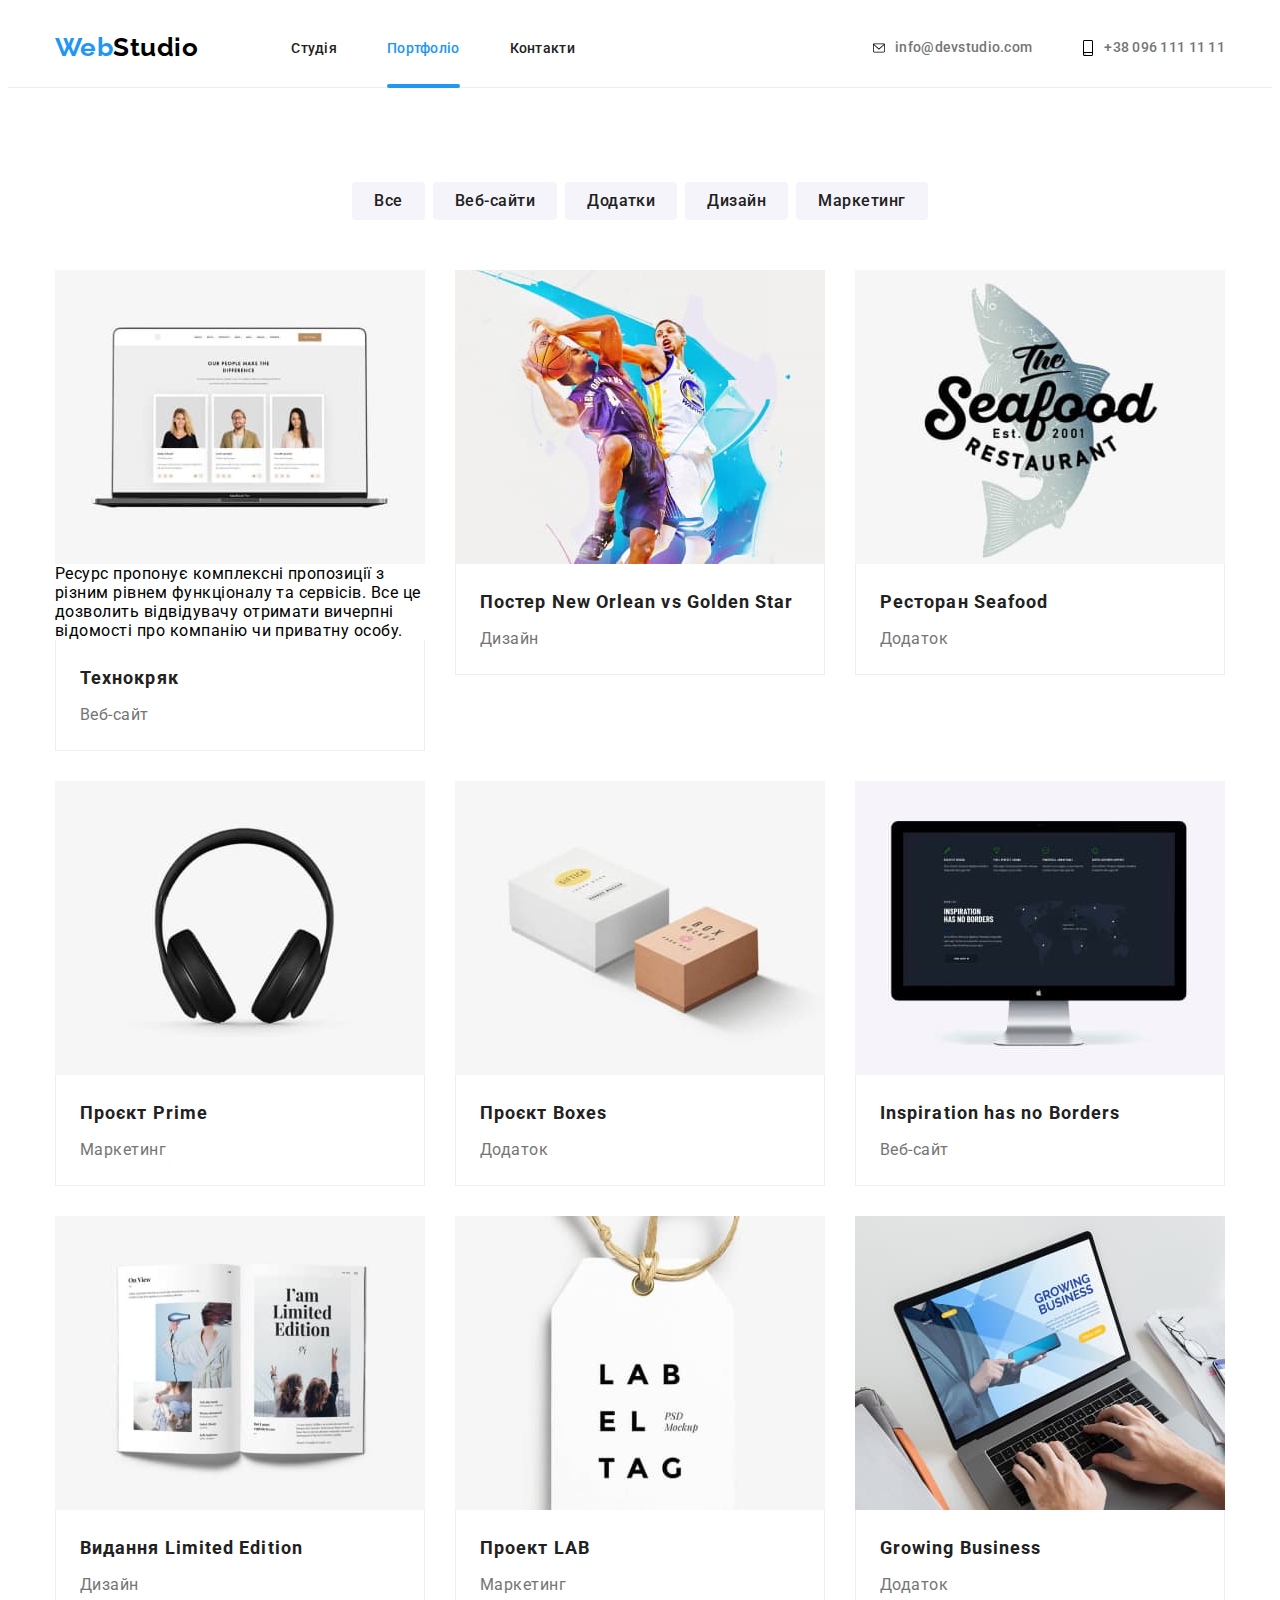
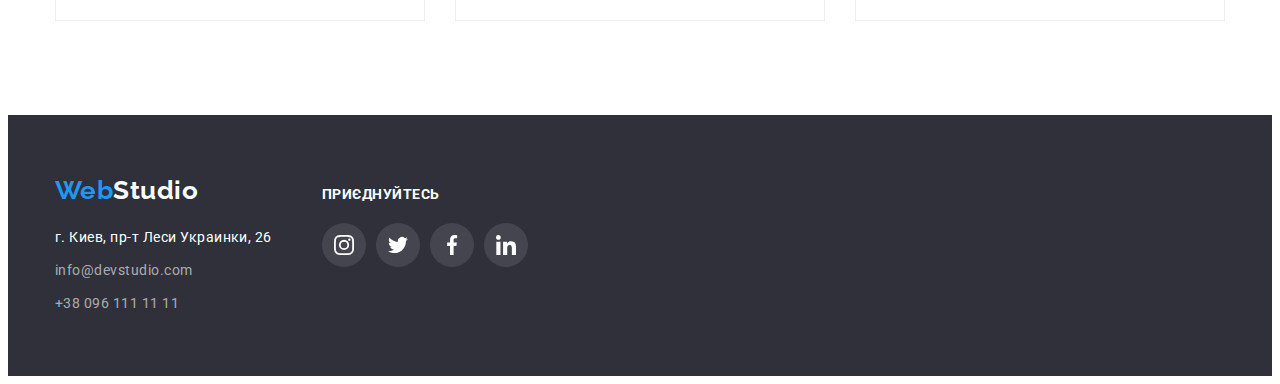
==== portfolio.html @ c90d0b84 "add эффекты подчёркивание для пунктов навигации" ====
<!DOCTYPE html>
<html lang="uk">
  <head>
    <meta charset="UTF-8" />
    <meta http-equiv="X-UA-Compatible" content="IE=edge" />
    <meta name="viewport" content="width=device-width, initial-scale=1.0" />
    <link rel="preconnect" href="https://fonts.googleapis.com" />
    <link rel="preconnect" href="https://fonts.gstatic.com" crossorigin />
    <link
      href="https://fonts.googleapis.com/css2?family=Raleway:wght@700&family=Roboto:wght@400;500;700;900&display=swap"
      rel="stylesheet"
    />
    <link rel="stylesheet" href="./css/styles.css" />
    <title>Document</title>
  </head>

  <body>
    <!-- ********************** HEADER ********************** -->
    <header class="header">
      <div class="container">
        <nav class="header__nav">
          <a href="./index.html" class="header__logo header__logo_top"
            ><span class="header__logo_mod">Web</span>Studio</a>
          <ul class="header__menu list">
            <li class="header__item">
              <a href="./index.html" class="header__link link">Студія</a>
            </li>
            <li class="header__item">
              <a href="./portfolio.html" class="header__link link current">Портфоліо</a>
            </li>
            <li class="header__item">
              <a href="#" class="header__link link">Контакти</a>
            </li>
          </ul>
        </nav>
        <ul class="header__menu-2 list address">
          <li class="header__item-2">
            <a class="header__contacts link" href="mailto:info@devstudio.com">
              <svg class="header__icon">
                <use
                  class="header__svg"
                  href="./images/icon/symbol-defs-mod.svg#icon-icon-envelope-mod"
                ></use>
              </svg>
              info@devstudio.com
            </a>
          </li>
          <li class="header__item-2">
            <a class="header__contacts link" href="tel:+380961111111">
              <svg class="header__icon">
                <use
                  class="header__svg"
                  href="./images/icon/symbol-defs-mod.svg#icon-icon-smartphone-mod"
                ></use>
              </svg>
              +38 096 111 11 11
            </a>
          </li>
        </ul>
      </div>
    </header>
    <!-- ********************** MAIN ********************** -->
    <main class="main-port">
      <section>
        <div class="container">
          <h1 class="visibility-hidden">Фiльтри</h1>
          <ul class="main-port__list list">
            <li><button type="button" class="main-port__list__item button-blue">Все</button></li>
            <li>
              <button type="button" class="main-port__list__item button-blue">Веб-сайти</button>
            </li>
            <li>
              <button type="button" class="main-port__list__item button-blue">Додатки</button>
            </li>
            <li><button type="button" class="main-port__list__item button-blue">Дизайн</button></li>
            <li>
              <button type="button" class="main-port__list__item button-blue">Маркетинг</button>
            </li>
          </ul>
        </div>
        <div class="container">
          <ul class="main-port__list-2 list">
            <li>
              <div class="main-port__thumb">
                <img src="./images/portfolio/techno.jpg" alt="Фото проекта" width="370" />
                <p class="main-port__overlay">Ресурс пропонує комплексні пропозиції з різним рівнем функціоналу та сервісів. Все це дозволить відвідувачу отримати вичерпні відомості про компанію чи приватну особу.</p>
              </div>
              <div class="main-port__container">
                <h2 class="main-port__list__head">Технокряк</h2>
                <p class="main-port__list__description">Веб-сайт</p>
              </div>
            </li>
            <li>
              <img src="./images/portfolio/new-orlean.jpg" alt="Фото проекта" width="370" />
              <div class="main-port__container">
                <h2 class="main-port__list__head">Постер New Orlean vs Golden Star</h2>
                <p class="main-port__list__description">Дизайн</p>
              </div>
            </li>
            <li>
              <img src="./images/portfolio/seafood.jpg" alt="Фото проекта" width="370" />
              <div class="main-port__container">
                <h2 class="main-port__list__head">Ресторан Seafood</h2>
                <p class="main-port__list__description">Додаток</p>
              </div>
            </li>
            <li>
              <img src="./images/portfolio/prime.jpg" alt="Фото проекта" width="370" />
              <div class="main-port__container">
                <h2 class="main-port__list__head">Проєкт Prime</h2>
                <p class="main-port__list__description">Маркетинг</p>
              </div>
            </li>
            <li>
              <img src="./images/portfolio/boxes.jpg" alt="Фото проекта" width="370" />
              <div class="main-port__container">
                <h2 class="main-port__list__head">Проєкт Boxes</h2>
                <p class="main-port__list__description">Додаток</p>
              </div>
            </li>
            <li>
              <img src="./images/portfolio/inspiration.jpg" alt="Фото проекта" width="370" />
              <div class="main-port__container">
                <h2 class="main-port__list__head">Inspiration has no Borders</h2>
                <p class="main-port__list__description">Веб-сайт</p>
              </div>
            </li>
            <li>
              <img src="./images/portfolio/limited.jpg" alt="Фото проекта" width="370" />
              <div class="main-port__container">
                <h2 class="main-port__list__head">Видання Limited Edition</h2>
                <p class="main-port__list__description">Дизайн</p>
              </div>
            </li>
            <li>
              <img src="./images/portfolio/lab.jpg" alt="Фото проекта" width="370" />
              <div class="main-port__container">
                <h2 class="main-port__list__head">Проект LAB</h2>
                <p class="main-port__list__description">Маркетинг</p>
              </div>
            </li>
            <li>
              <img src="./images/portfolio/growing.jpg" alt="Фото проекта" width="370" />
              <div class="main-port__container">
                <h2 class="main-port__list__head">Growing Business</h2>
                <p class="main-port__list__description">Додаток</p>
              </div>
            </li>
          </ul>
        </div>
      </section>
    </main>
    <!-- ********************** FOOTER ********************** -->
    <footer class="footer">
      <div class="container">
        <div class="contacts-container">
          <a href="./index.html" class="header__logo footer__logo_bot"
            ><span class="header__logo_mod">Web</span>Studio</a
          >
          <address class="address">
            <ul class="footer__list list">
              <li class="footer__list__item">
                <a
                  href="https://goo.gl/maps/CPtrU1FHBa2aNyZL9"
                  target="_blank"
                  rel="noopener noreferrer"
                  class="link"
                  >г. Киев, пр-т Леси Украинки, 26</a
                >
              </li>
              <li>
                <a href="mailto:info@devstudio.com" class="footer__address link"
                  >info@devstudio.com</a
                >
              </li>
              <li>
                <a href="tel:+380961111111" class="footer__address link">+38 096 111 11 11</a>
              </li>
            </ul>
          </address>
        </div>
        <div class="soc-container">
          <p class="footer__soc-container__head">приєднуйтесь</p>
          <ul class="footer__soclist">
            <li class="footer__soclist__item">
              <a class="footer__icon" href="https://www.instagram.com/" target="_blank">
                <svg class="footer__svg">
                  <use href="./images/icon/symbol-defs-mod.svg#icon-icon-insta-mod"></use>
                </svg>
              </a>
            </li>
            <li class="footer__soclist__item">
              <a class="footer__icon" href="https://twitter.com//" target="_blank">
                <svg class="footer__svg">
                  <use href="./images/icon/symbol-defs-mod.svg#icon-icon-twiter-mod"></use>
                </svg>
              </a>
            </li>
            <li class="footer__soclist__item">
              <a class="footer__icon" href="https://www.facebook.com/" target="_blank">
                <svg class="footer__svg">
                  <use href="./images/icon/symbol-defs-mod.svg#icon-icon-facebook-mod"></use>
                </svg>
              </a>
            </li>
            <li class="footer__soclist__item">
              <a class="footer__icon" href="https://www.linkedin.com/" target="_blank">
                <svg class="footer__svg">
                  <use href="./images/icon/symbol-defs-mod.svg#icon-icon-linkedin-mod"></use>
                </svg>
              </a>
            </li>
          </ul>
        </div>
      </div>
    </footer>
  </body>
</html>
---- css/styles.css ----
:root {
    --main-color: #2196F3;
    --headers-color: #212121;
    --text-color: #757575;
    --color-blu-fon: #fff;
    --button-hover-color: #188CE8;
    --background-color: #2F303A;
    --border-color: #ECECEC;
    --primary-font: 'Roboto', sans-serif;
    --secondary-font: 'Raleway', sans-serif;

}

/* Global mod */

h1,h2,h3,h4,h5,h6,p,ul,li {
    list-style: none;
    margin: 0;
    padding: 0;
}

img {
    display: block;
}

*,
*::before,
*::after {
    box-sizing: border-box;
}

body {
    font-family: var(--primary-font);
    letter-spacing: 0.03em;
    background-color: #fff;
    max-width: 1600px;
}

.link {
    text-decoration: none;
    color: #fff;
}

.list {
    list-style: none;
    padding-left: 0;
}

.button:hover, .button:focus {
    color: var(--button-hover-color);
}

.button-blue:hover, .button-blue:focus  {
    border-radius: 4px;

    color: var(--color-blu-fon);
    background-color: var(--button-hover-color);
    box-shadow: 0px 3px 1px rgba(0, 0, 0, 0.1), 
    0px 1px 2px rgba(0, 0, 0, 0.08), 
    0px 2px 2px rgba(0, 0, 0, 0.12);
}

.button,
.button-blue {
    cursor: pointer;
}

.link:hover, .link:focus {
    color: var(--main-color);
    fill: var(--main-color);
}

.address {
    font-style: normal;
}

.link.current {
    color: var(--main-color);
}

.header__link {
    position: relative;
}

.link.current::after {
    position: absolute;
    bottom: 0;
    left: 0;
    width: 100%;
    height: 4px;

    content: '';

    background-color: var(--main-color);
    border: none;
    border-radius: 2px;
}

.container {
    display: flex;
    flex-direction: column;
    justify-content: center;
    width: 1200px;
    padding-left: 15px;
    padding-right: 15px;
    margin-left: auto;
    margin-right: auto;
}

.visibility-hidden {
    position: absolute;
    width: 1px;
    height: 1px;
    margin: -1px;
    border: 0;
    padding: 0;
    clip-path: inset(100%);
    clip: rect(0 0 0 0);
    overflow: hidden;
}
/* -----------------------------------------------------------------  HEADER  -----------------------------------------------------------------*/

.header {
    display: flex;
    height: 80px;
    border-bottom: solid var(--border-color) 1px;
}

.header > .container {
    flex-direction: row;
}

.header__nav {
    display: flex;
    align-items: center;
}

.header__menu {
    display: flex;
    margin-left: 93px;
}

.header__link {
    padding-top: 32px;
    padding-bottom: 32px;
}

.header__menu .header__item + .header__item {
    margin-left: 50px;
}

.header__menu-2 {
    display: flex;
    margin-left: auto;
    align-items: center;
}

.header__menu-2 .header__item-2 + .header__item-2 {
    margin-left: 50px;
}

.header__icon {
    width: 12px;
    height: 16px;
    margin-right: 10px;
}

.header__logo {
    font-family: var(--secondary-font);
    font-weight: 700;
    font-size: 26px;
    line-height: 1.19;

    text-decoration: none;
}

.header__logo_top {
    color: #000;
    margin-top: auto;
    margin-bottom: auto;
}

.header__logo_mod {
    color: var(--main-color);
}

.header__link {
    font-weight: 500;
    font-size: 14px;
    line-height: 1.14;
    letter-spacing: 0.02em;
    color: var(--headers-color);
}

.header__link:focus {
    color: var(--main-color);
}

.header__contacts {
    display: flex;
    font-weight: 500;
    font-size: 14px;
    line-height: 1.14;
    letter-spacing: 0.02em;
    color: var(--text-color);
}

/* -------------------------------------------------------------------  MAIN  -------------------------------------------------------------------*/

/* Hero */

.main {
    text-align: center;
    justify-content: center;
}

.main__hero {
    max-width: 1600px;
    padding-top: 200px;
    padding-bottom: 200px;

    background-repeat: no-repeat;
    background-image:  linear-gradient(
        to right, 
        rgba(47,48,58,0.4),
        rgba(47,48,58,0.4)
    ), url(../images/hero-img-mod.jpg);
}

.main__hero__head {
    padding-bottom: 30px;

    font-family: var(--color-blu-fon);
    font-weight: 900;
    font-size: 44px;
    line-height: 1.36;
    letter-spacing: 0.06em;
    text-transform: uppercase;
    color: #FFFFFF;
}

.main__hero__button {
    height: 50px;
    width: 216px;

    font-family: var(--primary-font);
    font-weight: 700;
    font-size: 16px;
    line-height: 1.88;
    letter-spacing: 0.06em;
    box-shadow: 0px 4px 4px rgba(0, 0, 0, 0.15);
    border-radius: 4px;
    border: var(--main-color);
    color: var(--color-blu-fon);
    background-color: var(--main-color);
}

/* Modal */
.backdrop {
    position: fixed;
    top: 0;
    left: 0;

    width: 100%;
    height: 100%;

    background: rgba(0, 0, 0, 0.2);
}

.backdrop.is-hidden {
    opacity: 0;
    pointer-events: none;
    visibility: hidden;
}

.modal {
    position: absolute;
    top: 50%;
    left: 50%;
    transform: translate(-50%, -50%);

    min-width: 528px;
    min-height: 581px;

    background-color: #FFFFFF;
}

.main__modal-container {
    position: absolute;
    top: 5px;
    right: 5px;
    width: 30px;
    height: 30px;

    border-radius: 50%;
    border: 1px solid rgba(0, 0, 0, 0.1);
    background: #FFFFFF;

}

.main__modal-cross {
    display: flex;
    justify-content: center;
    align-items: center;
    width: 18px;
    height: 18px;
}

/*Наші плюси*/

.main__ours-plus {
    padding-top: 94px;
    padding-bottom: 94px;

}

.main__ours-plus ul {
    display: flex;
}

.list .main__item + .main__item {
    margin-left: 30px;
}

.main__ours-plus__icon {
    display: flex;
    width: 270px;
    height: 120px;
    margin-bottom: 30px;
    justify-content: center;
    align-items: center;

    background-color: #F5F4FA;
    border-radius: 4px;
}

.main__ours-plus__icon__svg {
    width: 70px;
    height: 70px;
}

.main__item__head {
    margin-bottom: 10px;
    font-weight: 700;

    text-align: left;
    font-size: 14px;
    line-height: 1.14;
    text-transform: uppercase;
    color: var(--headers-color);    
}

.main__item__text {
    text-align: left;
    font-size: 14px;
    line-height: 1.71;
    color: var(--text-color);    
}

/* Чим ми займаємося */

.main__work {
    padding-bottom: 94px;
}

.main__work__head {
    margin-top: 0;
    margin-bottom: 50px;
    
    font-weight: 700;
    font-size: 36px;
    line-height: 1.16;
    text-align: center;
    color: var(--headers-color);
}

.main__work__list{
    display: flex;
}

.main__work__list li + li {
    margin-left: 30px;
}

.main__work__thumb {
    position: relative;

    font-family: var(--primary-font);
    font-weight: 700;
    font-size: 14px;
    line-height: 1.14;
    text-align: center;
    letter-spacing: 0.03em;
    text-transform: uppercase;

    color: #FFFFFF;
}

.main__work__text {
    position: absolute;
    bottom: 0;

    display: flex;
    justify-content: center;
    align-items: center;
    height: 70px;
    width: 100%;

    background: rgba(47, 48, 58, 0.8);
}

/* Наша команда */

.main__team {
    padding-top: 94px;
    padding-bottom: 94px;

    background-color: #F5F4FA;
}

.main__team__head {
    margin-bottom: 50px;

    font-weight: 700;
    font-size: 36px;
    line-height: 1.16;
    text-align: center;
    color: var(--headers-color);

}

.main__team__list {
    display: flex;
    justify-content: center;
}

.main__team__conteiner {
    padding: 30px 32px;
}

.main__team__list > li+li {
    margin-left: 30px;
}

.main__team__item {
    background-color: #fff;
    box-shadow: 0px 1px 3px rgba(0, 0, 0, 0.12), 
    0px 1px 1px rgba(0, 0, 0, 0.14), 
    0px 2px 1px rgba(0, 0, 0, 0.2);
    border-radius: 0px 0px 4px 4px;
}

.main__team__name {
    margin-bottom: 10px;

    font-weight: 500;
    font-size: 16px;
    line-height: 1.18;
    text-align: center;
    color: var(--headers-color);
}

.main__team__prof {
    margin-bottom: 16px;
    font-size: 16px;
    line-height: 1.18;
    text-align: center;
    color: var(--text-color);
}

.main__team__soclist {
    display: flex;
}

.main__team__soclist__item {
    margin-left: 0;
}

.main__team__soclist .main__team__soclist__item + .main__team__soclist__item {
    margin-left: 10px;
}

.main__team__soclist__icon {
    width: 44px;
    height: 44px;

    display: flex;
    justify-content: center;
    align-items: center;
    border-radius: 50%;
    fill: #AFB1B8;
}

.main__team__soclist__icon:hover, .main__team__soclist__icon:focus {
    background-color: var(--main-color);
    fill: #fff;
}

.main__team__soclist__svg {
    width: 20px;
    height: 20px;
}

/* Постійні клієнти */

.main__clients {
    padding-top: 94px;
    padding-bottom: 94px;
}

.main__clients__head {
    margin-bottom: 50px;

    font-family: var(--primary-font);
    font-weight: 700;
    font-size: 36px;
    line-height: 1.16;
    text-align: center;
    color: #212121;
}

.main__clients__list {
    display: flex;
    flex-direction: row;
    padding-left: 0;
}

.main__clients__icon {
    display: flex;
    width: 170px;
    height: 92px;
    justify-content: center;
    align-items: center;
    
    border: 1px solid #AFB1B8;
    border-radius: 4px;
    fill: #AFB1B8;
}

.main__clients__icon:hover, .main__clients__icon:focus {
    fill: var(--main-color);
    border: 1px solid var(--main-color);
}

.main__clients__list .main__clients__list__item + .main__clients__list__item {
    margin-left: 30px;
}

.main__clients_svg {
    width: 106px;
    height: 60px;

}

/* -------------------------------------------------------------  MAIN PORTFOLIO ----------------------------------------------------------------*/
/* Фiльтри */

.main-port {
    padding-top: 94px;
    padding-bottom: 94px;

    justify-content: center;
    align-items: center;
}


.main-port__list {
    display: flex;
    justify-content: center;
    margin-bottom: 50px;
    margin-top: 0;
}

.main-port__list li+li {
    margin-left: 8px;
}

.main-port__container {
    padding-top: 20px;
    padding-bottom: 20px;
    padding-left: 24px;
    padding-right: 24px;
    width: 370px;

    border-left: 1px solid #EEEEEE;
    border-right: 1px solid #EEEEEE;
    border-bottom: 1px solid #EEEEEE;
}

.main-port__list-2 {
    display: flex;
    flex-wrap: wrap;
}

.main-port__list-2 li {
    margin-left: 30px;
    margin-bottom: 30px;
}

.main-port__list-2 li:hover {
    box-shadow: 0px 4px 4px rgba(0, 0, 0, 0.25);
}

.main-port__list-2 li:nth-last-child(3n) {
    margin-left: 0;
}

.main-port__list-2 li:nth-last-child(-n+3) {
    margin-bottom: 0;
}

.main-port__thumb {
    position: relative;

    display: inline-block;
    width: 370px;
    height: 294px;
}

.main-port__thumb::before {
    content: '';

    position: absolute;
    left: 0;
    top: 0;

    width: 100%;
    height: 100%;

    background: rgba(33, 150, 243, 0.9);
    opacity: 0;
}

/* .main-port__overlay {
    position: absolute;
    left: 0;
    top: 0;

    width: 100%;
    height: 100%;

    color: #fff;
    opacity: 0;
}

.main-port__overlay::before {
    content: '';

    position: absolute;
    left: 0;
    top: 0;

    width: 100%;
    height: 100%;

    color: #fff;
    opacity: 0;
} */

.main-port__thumb:hover::before, 
.main-port__overlay:hover::before {
    opacity: 1;
}

.main-port__list__item {
    padding: 6px 22px;
    border-radius: 4px;
    border: none;

    background-color: #F5F4FA;
    font-family: var(--primary-font);
    font-weight: 500;
    font-size: 16px;
    line-height: 1.62;
    letter-spacing: 0.03em;
    color: var(--headers-color);   
}

.main-port__list__head {
    margin-bottom: 4px;

    font-family: var(--primary-font);
    font-weight: 700;
    font-size: 18px;
    line-height: 2;
    letter-spacing: 0.06em;
    color: var(--headers-color);
}

.main-port__list__description {
    font-size: 16px;
    line-height: 1.88;
    color: var(--text-color);
}
/* ------------------------------------------------------------------  FOOTER  ------------------------------------------------------------------*/

.footer {
    padding-top: 60px;
    padding-bottom: 60px;

    background-color: var(--background-color);
}

.footer > .container {
    display: flex;
    flex-direction: row;
    justify-content: left;

}

.header__logo {
    font-family: var(--secondary-font);
    font-weight: 700;
    font-size: 1.19;
    line-height: 31px;
    text-decoration: none;
}

.footer__logo_bot {
    display: block;
    color: #fff;
    margin-bottom: 20px;
}

.header__logo_mod {
    color: var(--main-color);
}

.footer__address {
    font-size: 14px;
    line-height: 1.71;
    color: rgba(255, 255, 255, 0.6);
}

.footer__list__item {
    font-family: var(--primary-font);
    font-size: 14px;
    line-height: 1.71;
}

.footer__list li {
    margin-bottom: 9px;
}

.footer__list li:last-child {
    margin-bottom: 0;
}

.soc-container {
    margin-left: 50px;
    padding-top: 12px;

    flex-direction: column;
}

.footer__soc-container__head {
    margin-bottom: 20px;
    
    font-family: var(--primary-font);
    font-weight: 700;
    font-size: 14px;
    line-height: 1.14;
    text-transform: uppercase;
    color: #FFFFFF;
}

.footer__soclist {
    display: flex;
    flex-direction: row;
    padding: 0;
}

.footer__icon {
    display: flex;
    width: 44px;
    height: 44px;
    border-radius: 50%;
    justify-content: center;
    align-items: center;

    background-color: rgba(255, 255, 255, 0.1);
}

.footer__icon:hover, .footer__icon:focus {
    background-color: var(--main-color);
}

.footer__soclist .footer__soclist__item + .footer__soclist__item {
    margin-left: 10px;
}

.footer__svg {
    width: 20px;
    height: 20px;
    fill: #FFFFFF;
}
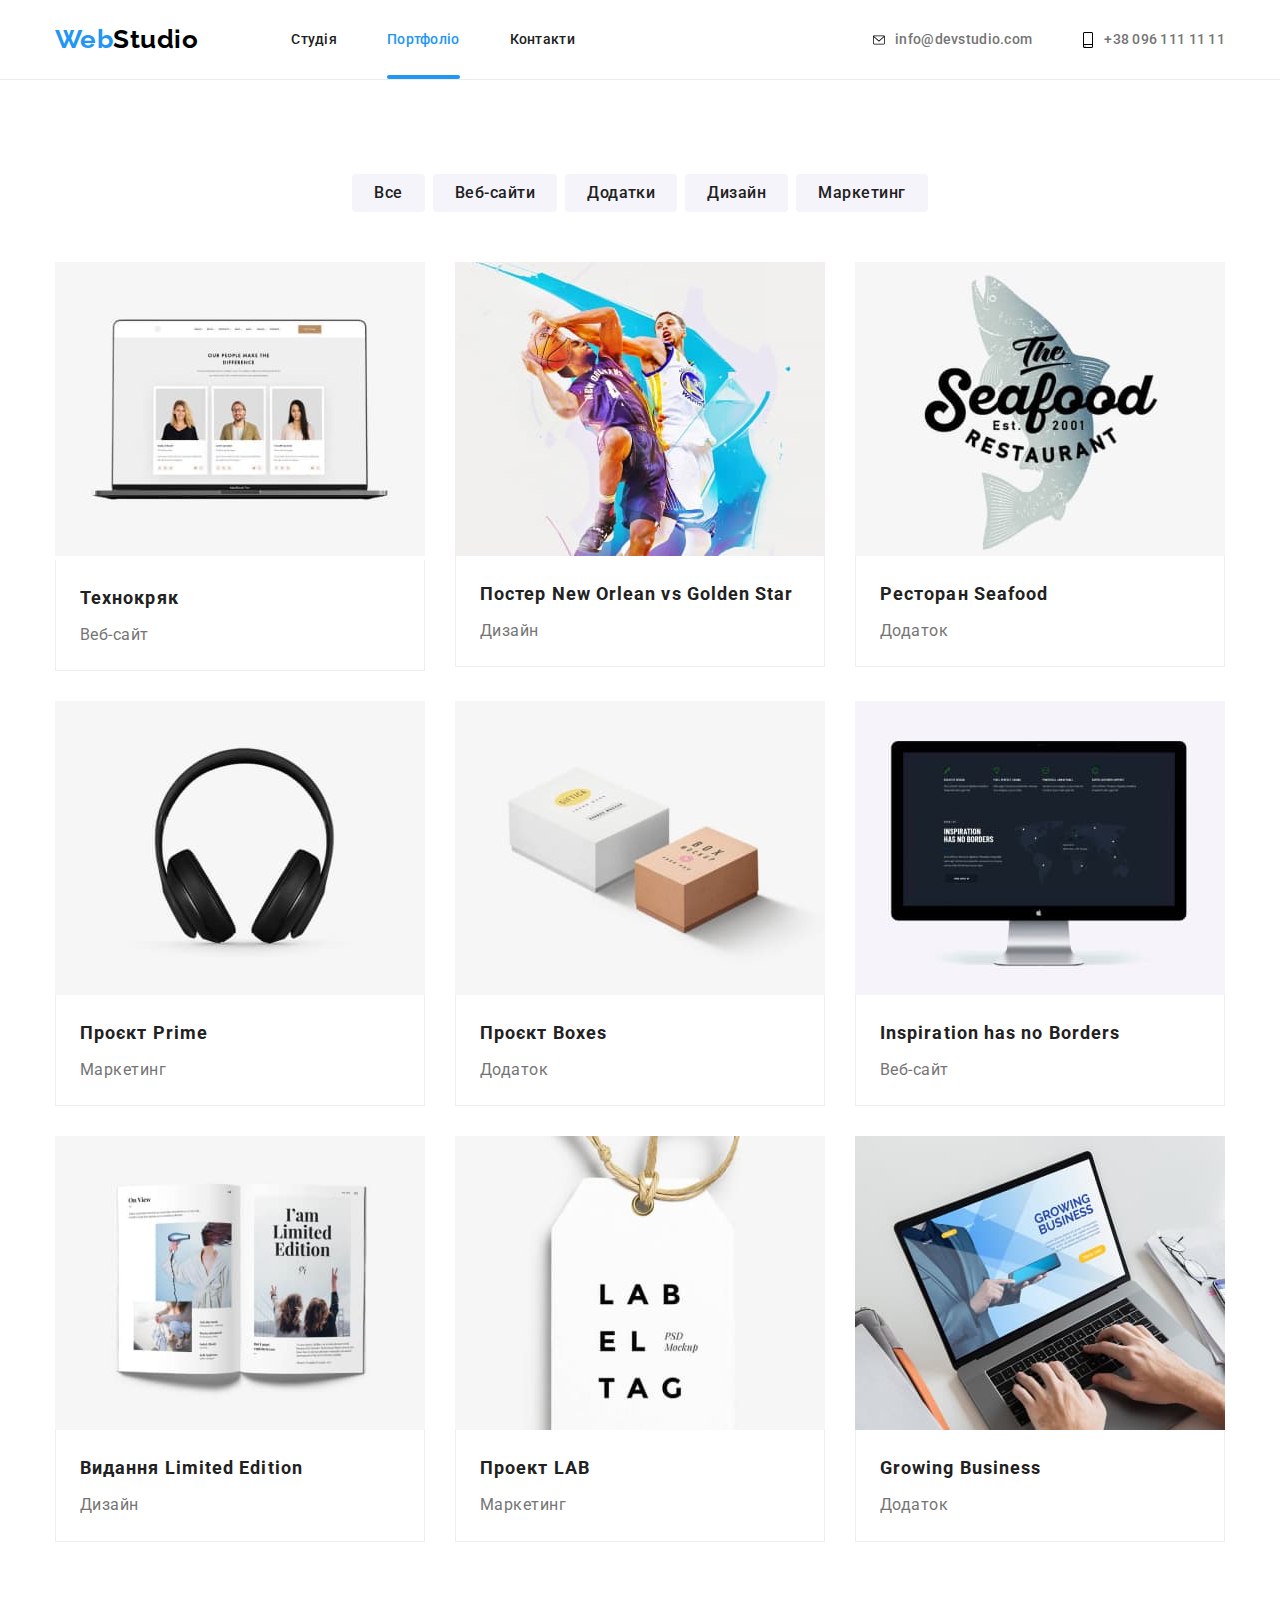
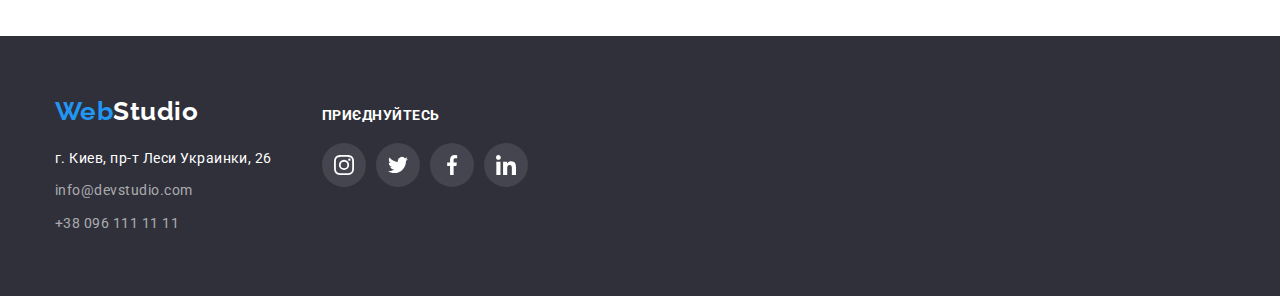
==== commit 5dee79da: "Update portfolio.html" ====
--- a/portfolio.html
+++ b/portfolio.html
@@ -10,10 +10,13 @@
       href="https://fonts.googleapis.com/css2?family=Raleway:wght@700&family=Roboto:wght@400;500;700;900&display=swap"
       rel="stylesheet"
     />
+    <link
+      rel="stylesheet"
+      href="https://cdnjs.cloudflare.com/ajax/libs/modern-normalize/1.1.0/modern-normalize.min.css"
+    />
     <link rel="stylesheet" href="./css/styles.css" />
     <title>Document</title>
   </head>
-
   <body>
     <!-- ********************** HEADER ********************** -->
     <header class="header">
--- a/css/styles.css
+++ b/css/styles.css
@@ -83,13 +83,13 @@
 }
 
 .link.current::after {
+    content: '';
+
     position: absolute;
     bottom: 0;
     left: 0;
     width: 100%;
     height: 4px;
-
-    content: '';
 
     background-color: var(--main-color);
     border: none;
@@ -631,7 +631,7 @@
     opacity: 0;
 }
 
-/* .main-port__overlay {
+.main-port__overlay {
     position: absolute;
     left: 0;
     top: 0;
@@ -641,7 +641,7 @@
 
     color: #fff;
     opacity: 0;
-}
+} 
 
 .main-port__overlay::before {
     content: '';
@@ -655,7 +655,7 @@
 
     color: #fff;
     opacity: 0;
-} */
+}
 
 .main-port__thumb:hover::before, 
 .main-port__overlay:hover::before {
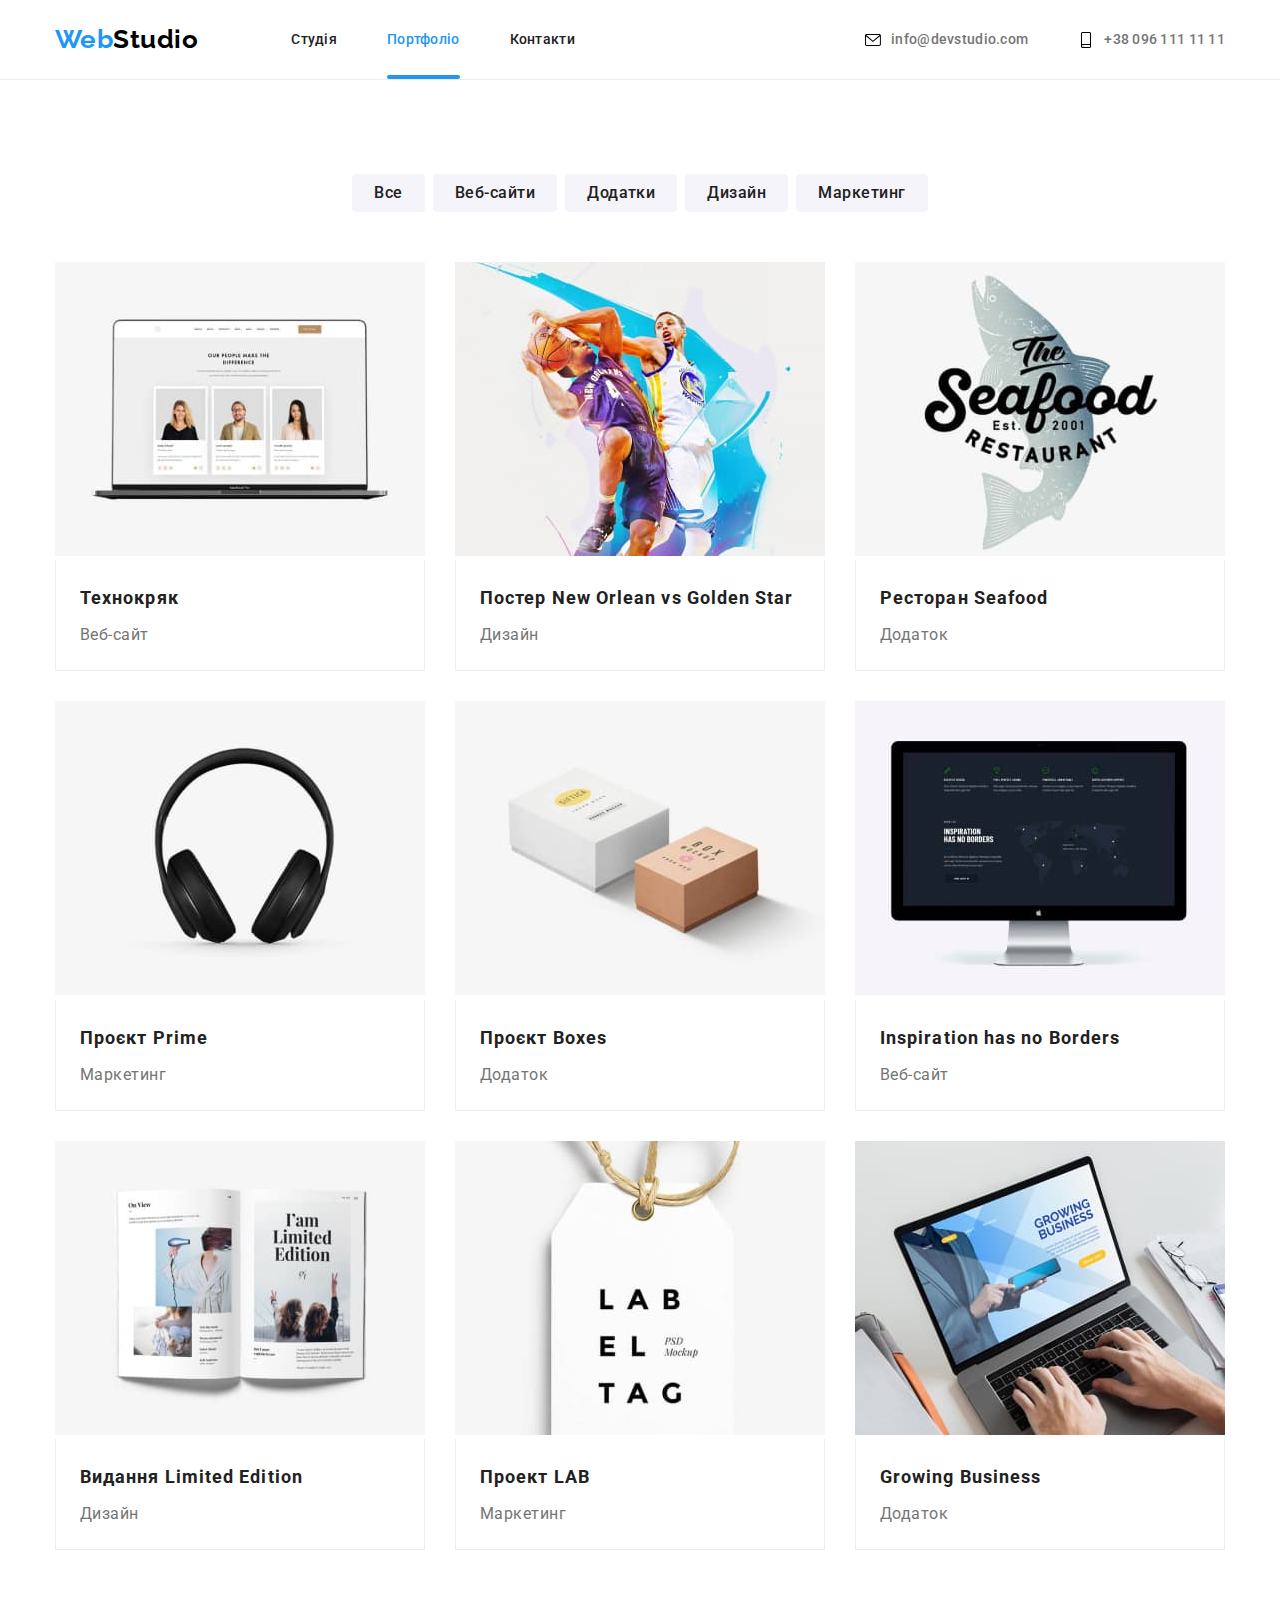
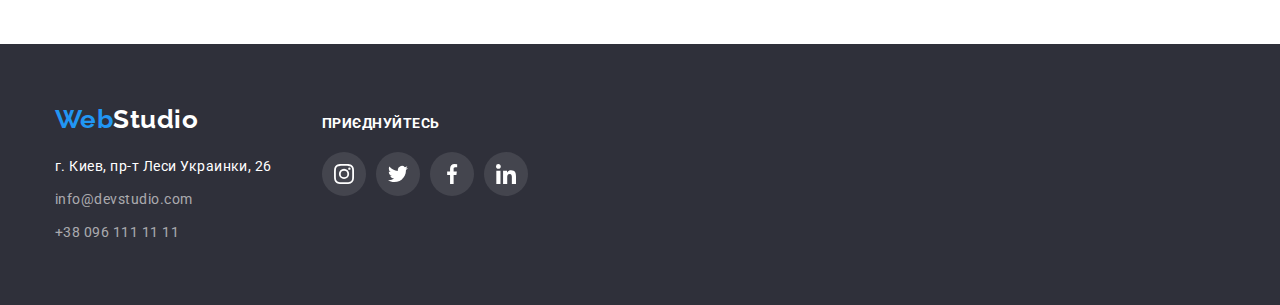
==== commit ffab3fba: "Переделал карточки под ссылки в портфолио" ====
--- a/portfolio.html
+++ b/portfolio.html
@@ -23,7 +23,8 @@
       <div class="container">
         <nav class="header__nav">
           <a href="./index.html" class="header__logo header__logo_top"
-            ><span class="header__logo_mod">Web</span>Studio</a>
+            ><span class="header__logo_mod">Web</span>Studio</a
+          >
           <ul class="header__menu list">
             <li class="header__item">
               <a href="./index.html" class="header__link link">Студія</a>
@@ -75,7 +76,9 @@
             <li>
               <button type="button" class="main-port__list__item button-blue">Додатки</button>
             </li>
-            <li><button type="button" class="main-port__list__item button-blue">Дизайн</button></li>
+            <li>
+              <button type="button" class="main-port__list__item button-blue">Дизайн</button>
+            </li>
             <li>
               <button type="button" class="main-port__list__item button-blue">Маркетинг</button>
             </li>
@@ -84,70 +87,148 @@
         <div class="container">
           <ul class="main-port__list-2 list">
             <li>
-              <div class="main-port__thumb">
-                <img src="./images/portfolio/techno.jpg" alt="Фото проекта" width="370" />
-                <p class="main-port__overlay">Ресурс пропонує комплексні пропозиції з різним рівнем функціоналу та сервісів. Все це дозволить відвідувачу отримати вичерпні відомості про компанію чи приватну особу.</p>
-              </div>
-              <div class="main-port__container">
-                <h2 class="main-port__list__head">Технокряк</h2>
-                <p class="main-port__list__description">Веб-сайт</p>
-              </div>
-            </li>
-            <li>
-              <img src="./images/portfolio/new-orlean.jpg" alt="Фото проекта" width="370" />
-              <div class="main-port__container">
-                <h2 class="main-port__list__head">Постер New Orlean vs Golden Star</h2>
-                <p class="main-port__list__description">Дизайн</p>
-              </div>
-            </li>
-            <li>
-              <img src="./images/portfolio/seafood.jpg" alt="Фото проекта" width="370" />
-              <div class="main-port__container">
-                <h2 class="main-port__list__head">Ресторан Seafood</h2>
-                <p class="main-port__list__description">Додаток</p>
-              </div>
-            </li>
-            <li>
-              <img src="./images/portfolio/prime.jpg" alt="Фото проекта" width="370" />
-              <div class="main-port__container">
-                <h2 class="main-port__list__head">Проєкт Prime</h2>
-                <p class="main-port__list__description">Маркетинг</p>
-              </div>
-            </li>
-            <li>
-              <img src="./images/portfolio/boxes.jpg" alt="Фото проекта" width="370" />
-              <div class="main-port__container">
-                <h2 class="main-port__list__head">Проєкт Boxes</h2>
-                <p class="main-port__list__description">Додаток</p>
-              </div>
-            </li>
-            <li>
-              <img src="./images/portfolio/inspiration.jpg" alt="Фото проекта" width="370" />
-              <div class="main-port__container">
-                <h2 class="main-port__list__head">Inspiration has no Borders</h2>
-                <p class="main-port__list__description">Веб-сайт</p>
-              </div>
-            </li>
-            <li>
-              <img src="./images/portfolio/limited.jpg" alt="Фото проекта" width="370" />
-              <div class="main-port__container">
-                <h2 class="main-port__list__head">Видання Limited Edition</h2>
-                <p class="main-port__list__description">Дизайн</p>
-              </div>
-            </li>
-            <li>
-              <img src="./images/portfolio/lab.jpg" alt="Фото проекта" width="370" />
-              <div class="main-port__container">
-                <h2 class="main-port__list__head">Проект LAB</h2>
-                <p class="main-port__list__description">Маркетинг</p>
-              </div>
-            </li>
-            <li>
-              <img src="./images/portfolio/growing.jpg" alt="Фото проекта" width="370" />
-              <div class="main-port__container">
-                <h2 class="main-port__list__head">Growing Business</h2>
-                <p class="main-port__list__description">Додаток</p>
-              </div>
+              <a href="">
+                <div class="main-port__thumb">
+                  <img src="./images/portfolio/techno.jpg" alt="Фото проекта" width="370" />
+                  <p class="main-port__overlay">
+                    Ресурс пропонує комплексні пропозиції з різним рівнем функціоналу та сервісів.
+                    Все це дозволить відвідувачу отримати вичерпні відомості про компанію чи
+                    приватну особу.
+                  </p>
+                </div>
+                <div class="main-port__container">
+                  <h2 class="main-port__list__head">Технокряк</h2>
+                  <p class="main-port__list__description">Веб-сайт</p>
+                </div>
+              </a>
+            </li>
+            <li>
+              <a href="">
+                <div class="main-port__thumb">
+                  <img src="./images/portfolio/new-orlean.jpg" alt="Фото проекта" width="370" />
+                  <p class="main-port__overlay">
+                    Ресурс пропонує комплексні пропозиції з різним рівнем функціоналу та сервісів.
+                    Все це дозволить відвідувачу отримати вичерпні відомості про компанію чи
+                    приватну особу.
+                  </p>
+                </div>
+                <div class="main-port__container">
+                  <h2 class="main-port__list__head">Постер New Orlean vs Golden Star</h2>
+                  <p class="main-port__list__description">Дизайн</p>
+                </div>
+              </a>
+            </li>
+            <li>
+              <a href="">
+                <div class="main-port__thumb">
+                  <img src="./images/portfolio/seafood.jpg" alt="Фото проекта" width="370" />
+                  <p class="main-port__overlay">
+                    Ресурс пропонує комплексні пропозиції з різним рівнем функціоналу та сервісів.
+                    Все це дозволить відвідувачу отримати вичерпні відомості про компанію чи
+                    приватну особу.
+                  </p>
+                </div>
+                <div class="main-port__container">
+                  <h2 class="main-port__list__head">Ресторан Seafood</h2>
+                  <p class="main-port__list__description">Додаток</p>
+                </div>
+              </a>
+            </li>
+            <li>
+              <a href="">
+                <div class="main-port__thumb">
+                  <img src="./images/portfolio/prime.jpg" alt="Фото проекта" width="370" />
+                  <p class="main-port__overlay">
+                    Ресурс пропонує комплексні пропозиції з різним рівнем функціоналу та сервісів.
+                    Все це дозволить відвідувачу отримати вичерпні відомості про компанію чи
+                    приватну особу.
+                  </p>
+                </div>
+                <div class="main-port__container">
+                  <h2 class="main-port__list__head">Проєкт Prime</h2>
+                  <p class="main-port__list__description">Маркетинг</p>
+                </div>
+              </a>
+            </li>
+            <li>
+              <a href="">
+                <div class="main-port__thumb">
+                  <img src="./images/portfolio/boxes.jpg" alt="Фото проекта" width="370" />
+                  <p class="main-port__overlay">
+                    Ресурс пропонує комплексні пропозиції з різним рівнем функціоналу та сервісів.
+                    Все це дозволить відвідувачу отримати вичерпні відомості про компанію чи
+                    приватну особу.
+                  </p>
+                </div>
+                <div class="main-port__container">
+                  <h2 class="main-port__list__head">Проєкт Boxes</h2>
+                  <p class="main-port__list__description">Додаток</p>
+                </div>
+              </a>
+            </li>
+            <li>
+              <a href="">
+                <div class="main-port__thumb">
+                  <img src="./images/portfolio/inspiration.jpg" alt="Фото проекта" width="370" />
+                  <p class="main-port__overlay">
+                    Ресурс пропонує комплексні пропозиції з різним рівнем функціоналу та сервісів.
+                    Все це дозволить відвідувачу отримати вичерпні відомості про компанію чи
+                    приватну особу.
+                  </p>
+                </div>
+                <div class="main-port__container">
+                  <h2 class="main-port__list__head">Inspiration has no Borders</h2>
+                  <p class="main-port__list__description">Веб-сайт</p>
+                </div>
+              </a>
+            </li>
+            <li>
+              <a href="">
+                <div class="main-port__thumb">
+                  <img src="./images/portfolio/limited.jpg" alt="Фото проекта" width="370" />
+                  <p class="main-port__overlay">
+                    Ресурс пропонує комплексні пропозиції з різним рівнем функціоналу та сервісів.
+                    Все це дозволить відвідувачу отримати вичерпні відомості про компанію чи
+                    приватну особу.
+                  </p>
+                </div>
+                <div class="main-port__container">
+                  <h2 class="main-port__list__head">Видання Limited Edition</h2>
+                  <p class="main-port__list__description">Дизайн</p>
+                </div>
+              </a>
+            </li>
+            <li>
+              <a href="">
+                <div class="main-port__thumb">
+                  <img src="./images/portfolio/lab.jpg" alt="Фото проекта" width="370" />
+                  <p class="main-port__overlay">
+                    Ресурс пропонує комплексні пропозиції з різним рівнем функціоналу та сервісів.
+                    Все це дозволить відвідувачу отримати вичерпні відомості про компанію чи
+                    приватну особу.
+                  </p>
+                </div>
+                <div class="main-port__container">
+                  <h2 class="main-port__list__head">Проект LAB</h2>
+                  <p class="main-port__list__description">Маркетинг</p>
+                </div>
+              </a>
+            </li>
+            <li>
+              <a href="">
+                <div class="main-port__thumb">
+                  <img src="./images/portfolio/growing.jpg" alt="Фото проекта" width="370" />
+                  <p class="main-port__overlay">
+                    Ресурс пропонує комплексні пропозиції з різним рівнем функціоналу та сервісів.
+                    Все це дозволить відвідувачу отримати вичерпні відомості про компанію чи
+                    приватну особу.
+                  </p>
+                </div>
+                <div class="main-port__container">
+                  <h2 class="main-port__list__head">Growing Business</h2>
+                  <p class="main-port__list__description">Додаток</p>
+                </div>
+              </a>
             </li>
           </ul>
         </div>
--- a/css/styles.css
+++ b/css/styles.css
@@ -19,6 +19,10 @@
     padding: 0;
 }
 
+a {
+    text-decoration: none;
+}
+
 img {
     display: block;
 }
@@ -160,7 +164,7 @@
 }
 
 .header__icon {
-    width: 12px;
+    width: 16px;
     height: 16px;
     margin-right: 10px;
 }
@@ -597,7 +601,7 @@
     margin-bottom: 30px;
 }
 
-.main-port__list-2 li:hover {
+.main-port__list-2 li:hover, .main-port__list-2 li:focus {
     box-shadow: 0px 4px 4px rgba(0, 0, 0, 0.25);
 }
 
@@ -642,20 +646,6 @@
     color: #fff;
     opacity: 0;
 } 
-
-.main-port__overlay::before {
-    content: '';
-
-    position: absolute;
-    left: 0;
-    top: 0;
-
-    width: 100%;
-    height: 100%;
-
-    color: #fff;
-    opacity: 0;
-}
 
 .main-port__thumb:hover::before, 
 .main-port__overlay:hover::before {
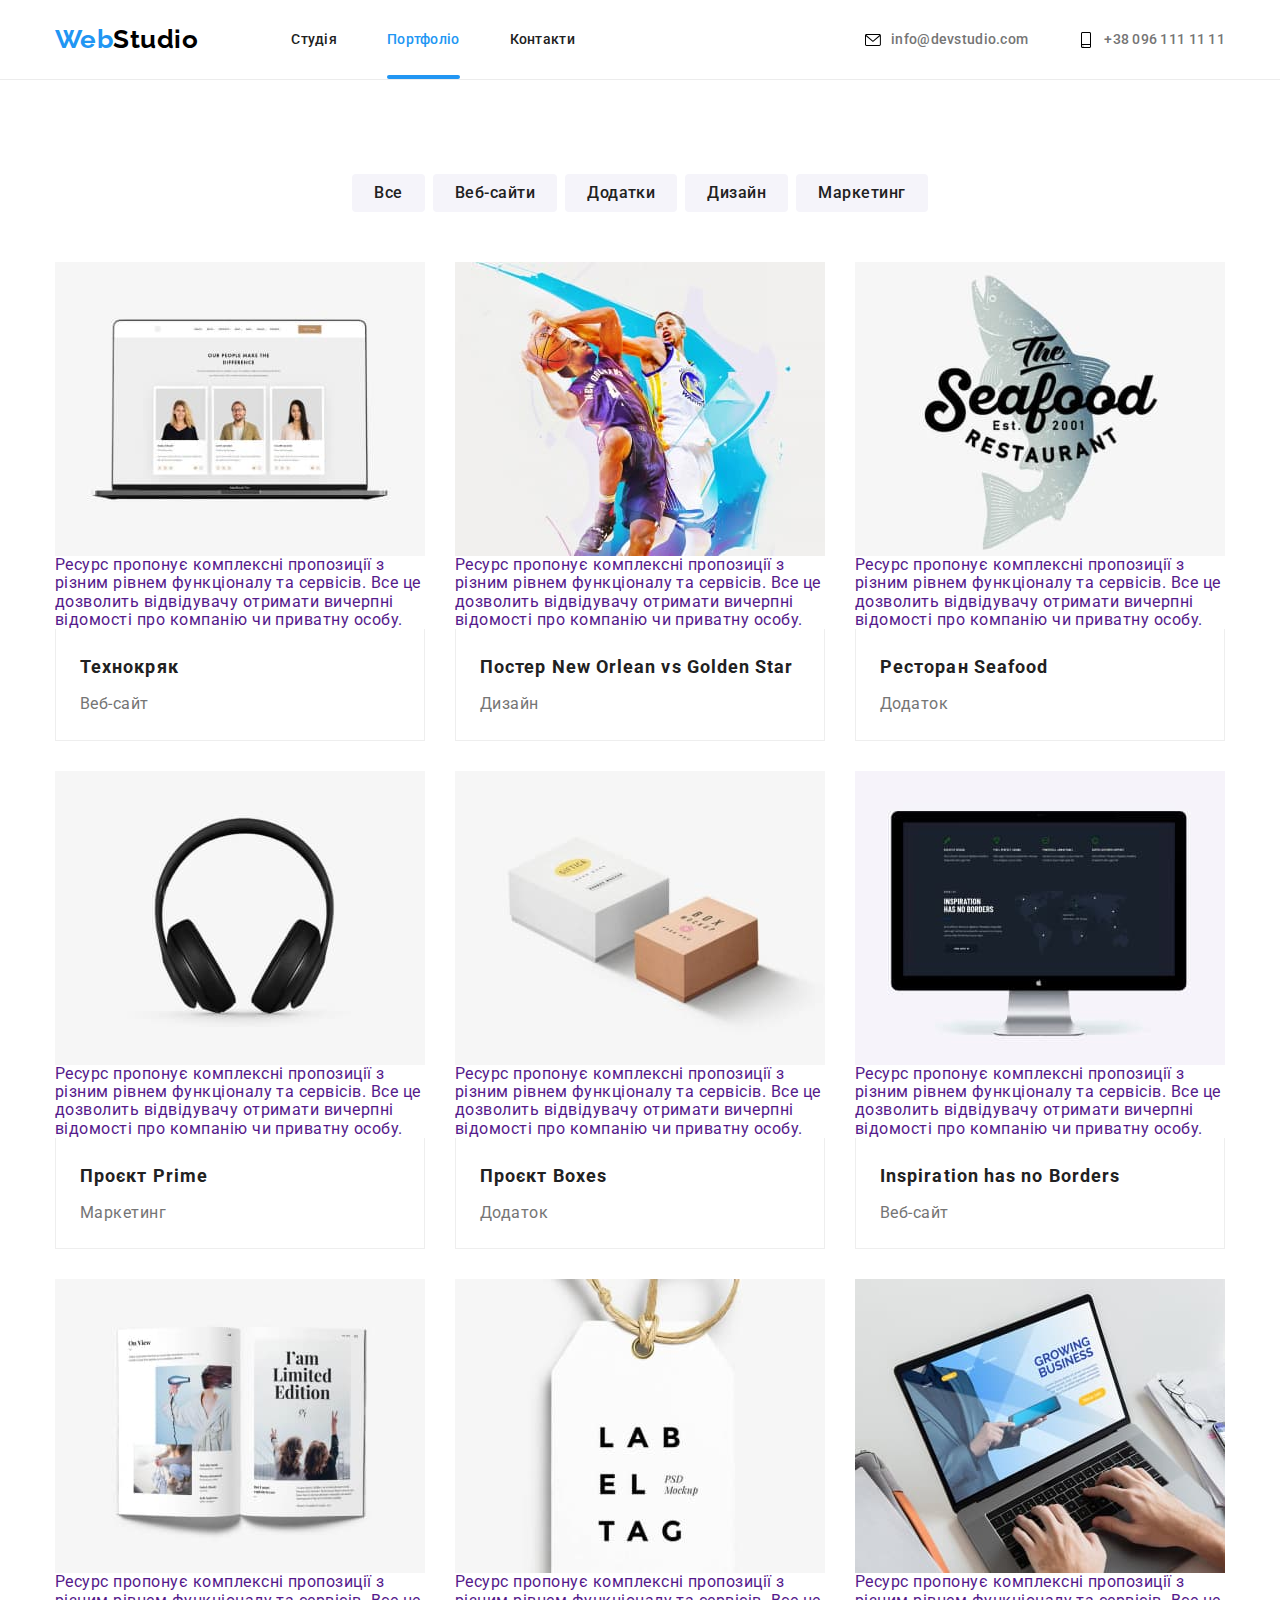
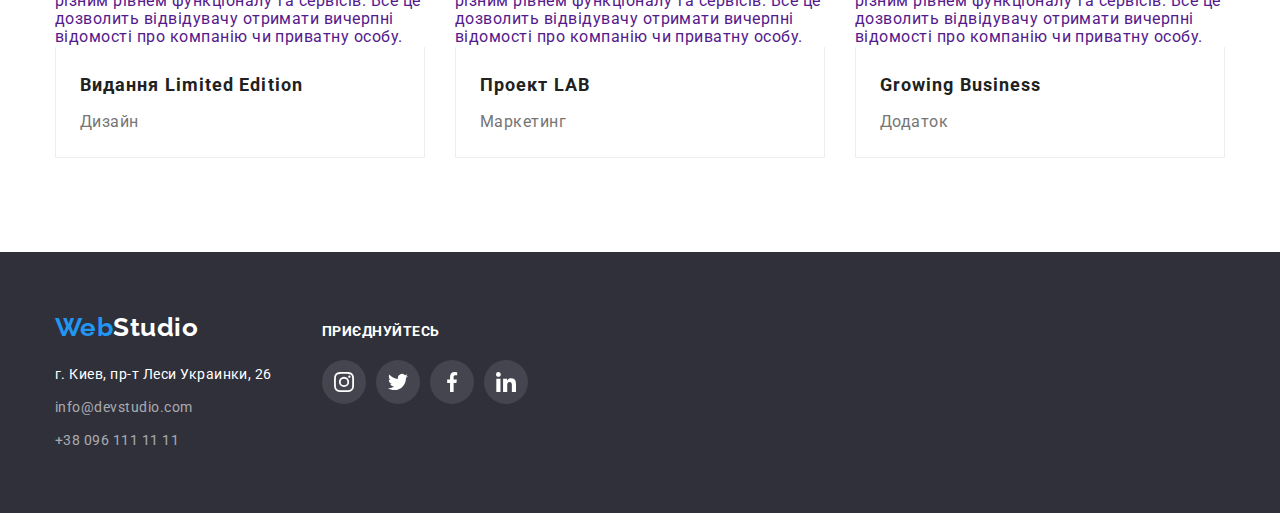
==== commit f525dc74: "фиксы" ====
--- a/portfolio.html
+++ b/portfolio.html
@@ -87,7 +87,7 @@
         <div class="container">
           <ul class="main-port__list-2 list">
             <li>
-              <a href="">
+              <a class="main-port__link" href="">
                 <div class="main-port__thumb">
                   <img src="./images/portfolio/techno.jpg" alt="Фото проекта" width="370" />
                   <p class="main-port__overlay">
@@ -103,7 +103,7 @@
               </a>
             </li>
             <li>
-              <a href="">
+              <a class="main-port__link" href="">
                 <div class="main-port__thumb">
                   <img src="./images/portfolio/new-orlean.jpg" alt="Фото проекта" width="370" />
                   <p class="main-port__overlay">
@@ -119,7 +119,7 @@
               </a>
             </li>
             <li>
-              <a href="">
+              <a class="main-port__link" href="">
                 <div class="main-port__thumb">
                   <img src="./images/portfolio/seafood.jpg" alt="Фото проекта" width="370" />
                   <p class="main-port__overlay">
@@ -135,7 +135,7 @@
               </a>
             </li>
             <li>
-              <a href="">
+              <a class="main-port__link" href="">
                 <div class="main-port__thumb">
                   <img src="./images/portfolio/prime.jpg" alt="Фото проекта" width="370" />
                   <p class="main-port__overlay">
@@ -151,7 +151,7 @@
               </a>
             </li>
             <li>
-              <a href="">
+              <a class="main-port__link" href="">
                 <div class="main-port__thumb">
                   <img src="./images/portfolio/boxes.jpg" alt="Фото проекта" width="370" />
                   <p class="main-port__overlay">
@@ -167,7 +167,7 @@
               </a>
             </li>
             <li>
-              <a href="">
+              <a class="main-port__link" href="">
                 <div class="main-port__thumb">
                   <img src="./images/portfolio/inspiration.jpg" alt="Фото проекта" width="370" />
                   <p class="main-port__overlay">
@@ -183,7 +183,7 @@
               </a>
             </li>
             <li>
-              <a href="">
+              <a class="main-port__link" href="">
                 <div class="main-port__thumb">
                   <img src="./images/portfolio/limited.jpg" alt="Фото проекта" width="370" />
                   <p class="main-port__overlay">
@@ -199,7 +199,7 @@
               </a>
             </li>
             <li>
-              <a href="">
+              <a class="main-port__link" href="">
                 <div class="main-port__thumb">
                   <img src="./images/portfolio/lab.jpg" alt="Фото проекта" width="370" />
                   <p class="main-port__overlay">
@@ -215,7 +215,7 @@
               </a>
             </li>
             <li>
-              <a href="">
+              <a class="main-port__link" href="">
                 <div class="main-port__thumb">
                   <img src="./images/portfolio/growing.jpg" alt="Фото проекта" width="370" />
                   <p class="main-port__overlay">
--- a/css/styles.css
+++ b/css/styles.css
@@ -601,7 +601,8 @@
     margin-bottom: 30px;
 }
 
-.main-port__list-2 li:hover, .main-port__list-2 li:focus {
+.main-port__link:hover, .main-port__link:focus {
+    display: block;
     box-shadow: 0px 4px 4px rgba(0, 0, 0, 0.25);
 }
 
@@ -621,7 +622,7 @@
     height: 294px;
 }
 
-.main-port__thumb::before {
+/* .main-port__thumb::before {
     content: '';
 
     position: absolute;
@@ -650,7 +651,7 @@
 .main-port__thumb:hover::before, 
 .main-port__overlay:hover::before {
     opacity: 1;
-}
+} */
 
 .main-port__list__item {
     padding: 6px 22px;
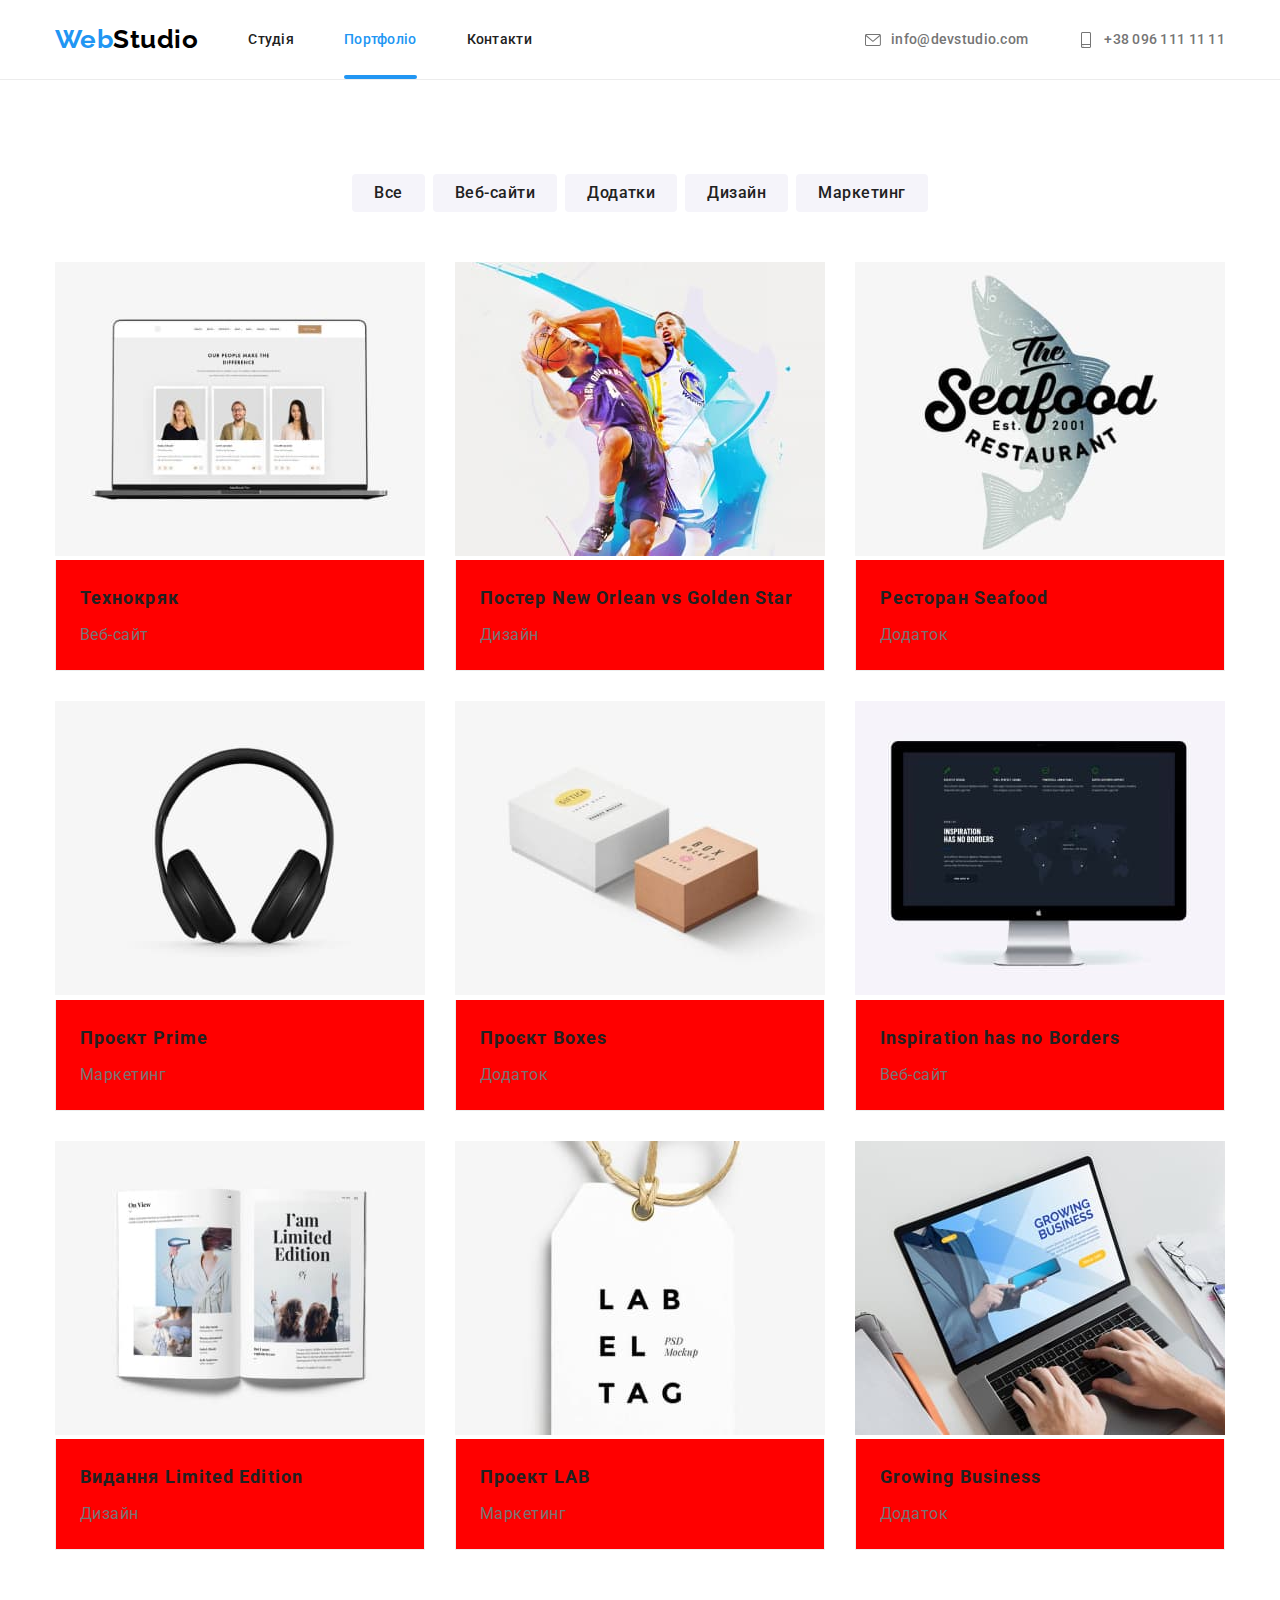
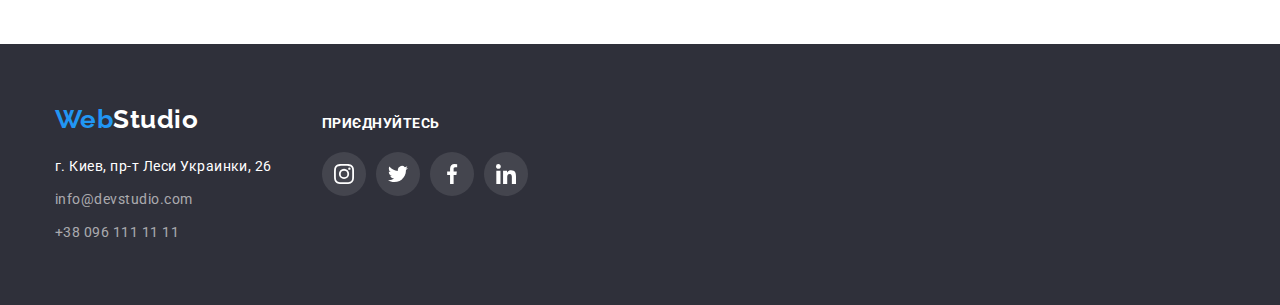
==== commit 9a9d7a96: "1" ====
--- a/portfolio.html
+++ b/portfolio.html
@@ -23,8 +23,7 @@
       <div class="container">
         <nav class="header__nav">
           <a href="./index.html" class="header__logo header__logo_top"
-            ><span class="header__logo_mod">Web</span>Studio</a
-          >
+            ><span class="header__logo_mod">Web</span>Studio</a>
           <ul class="header__menu list">
             <li class="header__item">
               <a href="./index.html" class="header__link link">Студія</a>
--- a/css/styles.css
+++ b/css/styles.css
@@ -1,212 +1,223 @@
 :root {
-    --main-color: #2196F3;
-    --headers-color: #212121;
-    --text-color: #757575;
-    --color-blu-fon: #fff;
-    --button-hover-color: #188CE8;
-    --background-color: #2F303A;
-    --border-color: #ECECEC;
-    --primary-font: 'Roboto', sans-serif;
-    --secondary-font: 'Raleway', sans-serif;
-
+  --main-color: #2196f3;
+  --headers-color: #212121;
+  --text-color: #757575;
+  --color-blu-fon: #fff;
+  --button-hover-color: #188ce8;
+  --background-color: #2f303a;
+  --border-color: #ececec;
+  --primary-font: 'Roboto', sans-serif;
+  --secondary-font: 'Raleway', sans-serif;
 }
 
 /* Global mod */
 
-h1,h2,h3,h4,h5,h6,p,ul,li {
-    list-style: none;
-    margin: 0;
-    padding: 0;
-}
-
-a {
-    text-decoration: none;
+h1,
+h2,
+h3,
+h4,
+h5,
+h6,
+p,
+ul,
+li {
+  list-style: none;
+  margin: 0;
+  padding: 0;
+}
+
+a,
+p {
+  text-decoration: none;
 }
 
 img {
-    display: block;
+  display: block;
 }
 
 *,
 *::before,
 *::after {
-    box-sizing: border-box;
+  box-sizing: border-box;
 }
 
 body {
-    font-family: var(--primary-font);
-    letter-spacing: 0.03em;
-    background-color: #fff;
-    max-width: 1600px;
+  font-family: var(--primary-font);
+  letter-spacing: 0.03em;
+  background-color: #fff;
+  max-width: 1600px;
 }
 
 .link {
-    text-decoration: none;
-    color: #fff;
+  text-decoration: none;
+  color: #fff;
 }
 
 .list {
-    list-style: none;
-    padding-left: 0;
-}
-
-.button:hover, .button:focus {
-    color: var(--button-hover-color);
-}
-
-.button-blue:hover, .button-blue:focus  {
-    border-radius: 4px;
-
-    color: var(--color-blu-fon);
-    background-color: var(--button-hover-color);
-    box-shadow: 0px 3px 1px rgba(0, 0, 0, 0.1), 
-    0px 1px 2px rgba(0, 0, 0, 0.08), 
+  list-style: none;
+  padding-left: 0;
+}
+
+.button:hover,
+.button:focus {
+  color: var(--button-hover-color);
+}
+
+.button-blue:hover,
+.button-blue:focus {
+  border-radius: 4px;
+
+  color: var(--color-blu-fon);
+  background-color: var(--button-hover-color);
+  box-shadow: 0px 3px 1px rgba(0, 0, 0, 0.1), 0px 1px 2px rgba(0, 0, 0, 0.08),
     0px 2px 2px rgba(0, 0, 0, 0.12);
 }
 
 .button,
 .button-blue {
-    cursor: pointer;
-}
-
-.link:hover, .link:focus {
-    color: var(--main-color);
-    fill: var(--main-color);
+  cursor: pointer;
+}
+
+.link:hover,
+.link:focus {
+  color: var(--main-color);
+}
+
+.link:hover .header__icon,
+.link:focus .header__icon {
+  fill: var(--main-color);
 }
 
 .address {
-    font-style: normal;
+  font-style: normal;
 }
 
 .link.current {
-    color: var(--main-color);
+  color: var(--main-color);
 }
 
 .header__link {
-    position: relative;
+  position: relative;
 }
 
 .link.current::after {
-    content: '';
-
-    position: absolute;
-    bottom: 0;
-    left: 0;
-    width: 100%;
-    height: 4px;
-
-    background-color: var(--main-color);
-    border: none;
-    border-radius: 2px;
+  content: '';
+
+  position: absolute;
+  bottom: 0;
+  left: 0;
+  width: 100%;
+  height: 4px;
+
+  background-color: var(--main-color);
+  border: none;
+  border-radius: 2px;
+
+  transform: translateY(22px);
 }
 
 .container {
-    display: flex;
-    flex-direction: column;
-    justify-content: center;
-    width: 1200px;
-    padding-left: 15px;
-    padding-right: 15px;
-    margin-left: auto;
-    margin-right: auto;
+  width: 1200px;
+  padding-left: 15px;
+  padding-right: 15px;
+  margin-left: auto;
+  margin-right: auto;
 }
 
 .visibility-hidden {
-    position: absolute;
-    width: 1px;
-    height: 1px;
-    margin: -1px;
-    border: 0;
-    padding: 0;
-    clip-path: inset(100%);
-    clip: rect(0 0 0 0);
-    overflow: hidden;
+  position: absolute;
+  width: 1px;
+  height: 1px;
+  margin: -1px;
+  border: 0;
+  padding: 0;
+  clip-path: inset(100%);
+  clip: rect(0 0 0 0);
+  overflow: hidden;
 }
 /* -----------------------------------------------------------------  HEADER  -----------------------------------------------------------------*/
 
 .header {
-    display: flex;
-    height: 80px;
-    border-bottom: solid var(--border-color) 1px;
+  padding-top: 24px;
+  padding-bottom: 24px;
+  border-bottom: solid var(--border-color) 1px;
 }
 
 .header > .container {
-    flex-direction: row;
+  display: flex;
+  flex-direction: row;
+  align-items: center;
 }
 
 .header__nav {
-    display: flex;
-    align-items: center;
+  display: flex;
+  align-items: center;
 }
 
 .header__menu {
-    display: flex;
-    margin-left: 93px;
+  display: flex;
+  gap: 50px;
+  margin-left: 50px;
+}
+
+.header__menu-2 {
+  display: flex;
+  gap: 50px;
+
+  margin-left: auto;
+}
+
+.header__contacts {
+  display: flex;
+  align-items: center;
+}
+
+.header__icon {
+  width: 16px;
+  height: 16px;
+  margin-right: 10px;
+  fill: var(--text-color);
+}
+
+.header__logo {
+  font-family: var(--secondary-font);
+  font-weight: 700;
+  font-size: 26px;
+  line-height: 1.19;
+
+  text-decoration: none;
+}
+
+.header__logo_top {
+  color: #000;
+  margin-top: auto;
+  margin-bottom: auto;
+}
+
+.header__logo_mod {
+  color: var(--main-color);
 }
 
 .header__link {
-    padding-top: 32px;
-    padding-bottom: 32px;
-}
-
-.header__menu .header__item + .header__item {
-    margin-left: 50px;
-}
-
-.header__menu-2 {
-    display: flex;
-    margin-left: auto;
-    align-items: center;
-}
-
-.header__menu-2 .header__item-2 + .header__item-2 {
-    margin-left: 50px;
-}
-
-.header__icon {
-    width: 16px;
-    height: 16px;
-    margin-right: 10px;
-}
-
-.header__logo {
-    font-family: var(--secondary-font);
-    font-weight: 700;
-    font-size: 26px;
-    line-height: 1.19;
-
-    text-decoration: none;
-}
-
-.header__logo_top {
-    color: #000;
-    margin-top: auto;
-    margin-bottom: auto;
-}
-
-.header__logo_mod {
-    color: var(--main-color);
-}
-
-.header__link {
-    font-weight: 500;
-    font-size: 14px;
-    line-height: 1.14;
-    letter-spacing: 0.02em;
-    color: var(--headers-color);
+  padding-top: 10px;
+  padding-bottom: 10px;
+  font-weight: 500;
+  font-size: 14px;
+  line-height: 1.14;
+  letter-spacing: 0.02em;
+  color: var(--headers-color);
 }
 
 .header__link:focus {
-    color: var(--main-color);
+  color: var(--main-color);
 }
 
 .header__contacts {
-    display: flex;
-    font-weight: 500;
-    font-size: 14px;
-    line-height: 1.14;
-    letter-spacing: 0.02em;
-    color: var(--text-color);
+  font-weight: 500;
+  font-size: 14px;
+  line-height: 1.14;
+  letter-spacing: 0.02em;
+  color: var(--text-color);
 }
 
 /* -------------------------------------------------------------------  MAIN  -------------------------------------------------------------------*/
@@ -214,574 +225,528 @@
 /* Hero */
 
 .main {
-    text-align: center;
-    justify-content: center;
+  text-align: center;
+  justify-content: center;
 }
 
 .main__hero {
-    max-width: 1600px;
-    padding-top: 200px;
-    padding-bottom: 200px;
-
-    background-repeat: no-repeat;
-    background-image:  linear-gradient(
-        to right, 
-        rgba(47,48,58,0.4),
-        rgba(47,48,58,0.4)
-    ), url(../images/hero-img-mod.jpg);
+  max-width: 1600px;
+  padding-top: 200px;
+  padding-bottom: 200px;
+
+  background-repeat: no-repeat;
+  background-image: linear-gradient(to right, rgba(47, 48, 58, 0.4), rgba(47, 48, 58, 0.4)),
+    url(../images/hero-img-mod.jpg);
 }
 
 .main__hero__head {
-    padding-bottom: 30px;
-
-    font-family: var(--color-blu-fon);
-    font-weight: 900;
-    font-size: 44px;
-    line-height: 1.36;
-    letter-spacing: 0.06em;
-    text-transform: uppercase;
-    color: #FFFFFF;
+  padding-bottom: 30px;
+
+  font-family: var(--color-blu-fon);
+  font-weight: 900;
+  font-size: 44px;
+  line-height: 1.36;
+  letter-spacing: 0.06em;
+  text-transform: uppercase;
+  color: #ffffff;
 }
 
 .main__hero__button {
-    height: 50px;
-    width: 216px;
-
-    font-family: var(--primary-font);
-    font-weight: 700;
-    font-size: 16px;
-    line-height: 1.88;
-    letter-spacing: 0.06em;
-    box-shadow: 0px 4px 4px rgba(0, 0, 0, 0.15);
-    border-radius: 4px;
-    border: var(--main-color);
-    color: var(--color-blu-fon);
-    background-color: var(--main-color);
+  height: 50px;
+  width: 216px;
+
+  font-family: var(--primary-font);
+  font-weight: 700;
+  font-size: 16px;
+  line-height: 1.88;
+  letter-spacing: 0.06em;
+  box-shadow: 0px 4px 4px rgba(0, 0, 0, 0.15);
+  border-radius: 4px;
+  border: var(--main-color);
+  color: var(--color-blu-fon);
+  background-color: var(--main-color);
 }
 
 /* Modal */
 .backdrop {
-    position: fixed;
-    top: 0;
-    left: 0;
-
-    width: 100%;
-    height: 100%;
-
-    background: rgba(0, 0, 0, 0.2);
+  position: fixed;
+  top: 0;
+  left: 0;
+
+  width: 100%;
+  height: 100%;
+
+  background: rgba(0, 0, 0, 0.2);
 }
 
 .backdrop.is-hidden {
-    opacity: 0;
-    pointer-events: none;
-    visibility: hidden;
+  opacity: 0;
+  pointer-events: none;
+  visibility: hidden;
 }
 
 .modal {
-    position: absolute;
-    top: 50%;
-    left: 50%;
-    transform: translate(-50%, -50%);
-
-    min-width: 528px;
-    min-height: 581px;
-
-    background-color: #FFFFFF;
+  position: absolute;
+  top: 50%;
+  left: 50%;
+  transform: translate(-50%, -50%);
+
+  min-width: 528px;
+  min-height: 581px;
+
+  background-color: #ffffff;
 }
 
 .main__modal-container {
-    position: absolute;
-    top: 5px;
-    right: 5px;
-    width: 30px;
-    height: 30px;
-
-    border-radius: 50%;
-    border: 1px solid rgba(0, 0, 0, 0.1);
-    background: #FFFFFF;
-
+  position: absolute;
+  top: 5px;
+  right: 5px;
+  width: 30px;
+  height: 30px;
+
+  border-radius: 50%;
+  border: 1px solid rgba(0, 0, 0, 0.1);
+  background: #ffffff;
 }
 
 .main__modal-cross {
-    display: flex;
-    justify-content: center;
-    align-items: center;
-    width: 18px;
-    height: 18px;
+  display: flex;
+  justify-content: center;
+  align-items: center;
+  width: 18px;
+  height: 18px;
 }
 
 /*Наші плюси*/
 
 .main__ours-plus {
-    padding-top: 94px;
-    padding-bottom: 94px;
-
+  padding-top: 94px;
+  padding-bottom: 94px;
 }
 
 .main__ours-plus ul {
-    display: flex;
-}
-
-.list .main__item + .main__item {
-    margin-left: 30px;
+  display: flex;
+  gap: 30px;
 }
 
 .main__ours-plus__icon {
-    display: flex;
-    width: 270px;
-    height: 120px;
-    margin-bottom: 30px;
-    justify-content: center;
-    align-items: center;
-
-    background-color: #F5F4FA;
-    border-radius: 4px;
+  display: flex;
+  justify-content: center;
+  align-items: center;
+
+  width: 270px;
+  height: 120px;
+  margin-bottom: 30px;
+
+  background-color: #f5f4fa;
+  border-radius: 4px;
 }
 
 .main__ours-plus__icon__svg {
-    width: 70px;
-    height: 70px;
+  width: 70px;
+  height: 70px;
 }
 
 .main__item__head {
-    margin-bottom: 10px;
-    font-weight: 700;
-
-    text-align: left;
-    font-size: 14px;
-    line-height: 1.14;
-    text-transform: uppercase;
-    color: var(--headers-color);    
+  margin-bottom: 10px;
+  font-weight: 700;
+
+  text-align: left;
+  font-size: 14px;
+  line-height: 1.14;
+  text-transform: uppercase;
+  color: var(--headers-color);
 }
 
 .main__item__text {
-    text-align: left;
-    font-size: 14px;
-    line-height: 1.71;
-    color: var(--text-color);    
+  text-align: left;
+  font-size: 14px;
+  line-height: 1.71;
+  color: var(--text-color);
 }
 
 /* Чим ми займаємося */
 
 .main__work {
-    padding-bottom: 94px;
+  padding-bottom: 94px;
 }
 
 .main__work__head {
-    margin-top: 0;
-    margin-bottom: 50px;
-    
-    font-weight: 700;
-    font-size: 36px;
-    line-height: 1.16;
-    text-align: center;
-    color: var(--headers-color);
-}
-
-.main__work__list{
-    display: flex;
-}
-
-.main__work__list li + li {
-    margin-left: 30px;
+  margin-top: 0;
+  margin-bottom: 50px;
+
+  font-weight: 700;
+  font-size: 36px;
+  line-height: 1.16;
+  text-align: center;
+  color: var(--headers-color);
+}
+
+.main__work__list {
+  display: flex;
+  gap: 30px;
 }
 
 .main__work__thumb {
-    position: relative;
-
-    font-family: var(--primary-font);
-    font-weight: 700;
-    font-size: 14px;
-    line-height: 1.14;
-    text-align: center;
-    letter-spacing: 0.03em;
-    text-transform: uppercase;
-
-    color: #FFFFFF;
+  position: relative;
+
+  font-family: var(--primary-font);
+  font-weight: 700;
+  font-size: 14px;
+  line-height: 1.14;
+  text-align: center;
+  letter-spacing: 0.03em;
+  text-transform: uppercase;
+
+  color: #ffffff;
 }
 
 .main__work__text {
-    position: absolute;
-    bottom: 0;
-
-    display: flex;
-    justify-content: center;
-    align-items: center;
-    height: 70px;
-    width: 100%;
-
-    background: rgba(47, 48, 58, 0.8);
+  position: absolute;
+  bottom: 0;
+
+  display: flex;
+  justify-content: center;
+  align-items: center;
+  height: 70px;
+  width: 100%;
+
+  background: rgba(47, 48, 58, 0.8);
 }
 
 /* Наша команда */
 
 .main__team {
-    padding-top: 94px;
-    padding-bottom: 94px;
-
-    background-color: #F5F4FA;
+  padding-top: 94px;
+  padding-bottom: 94px;
+
+  background-color: #f5f4fa;
 }
 
 .main__team__head {
-    margin-bottom: 50px;
-
-    font-weight: 700;
-    font-size: 36px;
-    line-height: 1.16;
-    text-align: center;
-    color: var(--headers-color);
-
+  margin-bottom: 50px;
+
+  font-weight: 700;
+  font-size: 36px;
+  line-height: 1.16;
+  text-align: center;
+  color: var(--headers-color);
 }
 
 .main__team__list {
-    display: flex;
-    justify-content: center;
+  display: flex;
+  justify-content: center;
+  gap: 30px;
 }
 
 .main__team__conteiner {
-    padding: 30px 32px;
-}
-
-.main__team__list > li+li {
-    margin-left: 30px;
+  padding: 30px 32px;
 }
 
 .main__team__item {
-    background-color: #fff;
-    box-shadow: 0px 1px 3px rgba(0, 0, 0, 0.12), 
-    0px 1px 1px rgba(0, 0, 0, 0.14), 
+  background-color: #fff;
+  box-shadow: 0px 1px 3px rgba(0, 0, 0, 0.12), 0px 1px 1px rgba(0, 0, 0, 0.14),
     0px 2px 1px rgba(0, 0, 0, 0.2);
-    border-radius: 0px 0px 4px 4px;
+  border-radius: 0px 0px 4px 4px;
 }
 
 .main__team__name {
-    margin-bottom: 10px;
-
-    font-weight: 500;
-    font-size: 16px;
-    line-height: 1.18;
-    text-align: center;
-    color: var(--headers-color);
+  margin-bottom: 10px;
+
+  font-weight: 500;
+  font-size: 16px;
+  line-height: 1.18;
+  text-align: center;
+  color: var(--headers-color);
 }
 
 .main__team__prof {
-    margin-bottom: 16px;
-    font-size: 16px;
-    line-height: 1.18;
-    text-align: center;
-    color: var(--text-color);
+  margin-bottom: 16px;
+  font-size: 16px;
+  line-height: 1.18;
+  text-align: center;
+  color: var(--text-color);
 }
 
 .main__team__soclist {
-    display: flex;
+  display: flex;
+  gap: 10px;
 }
 
 .main__team__soclist__item {
-    margin-left: 0;
-}
-
-.main__team__soclist .main__team__soclist__item + .main__team__soclist__item {
-    margin-left: 10px;
+  margin-left: 0;
 }
 
 .main__team__soclist__icon {
-    width: 44px;
-    height: 44px;
-
-    display: flex;
-    justify-content: center;
-    align-items: center;
-    border-radius: 50%;
-    fill: #AFB1B8;
-}
-
-.main__team__soclist__icon:hover, .main__team__soclist__icon:focus {
-    background-color: var(--main-color);
-    fill: #fff;
+  width: 44px;
+  height: 44px;
+
+  display: flex;
+  justify-content: center;
+  align-items: center;
+  border-radius: 50%;
+  fill: #afb1b8;
+}
+
+.main__team__soclist__icon:hover,
+.main__team__soclist__icon:focus {
+  background-color: var(--main-color);
+  fill: #fff;
 }
 
 .main__team__soclist__svg {
-    width: 20px;
-    height: 20px;
+  width: 20px;
+  height: 20px;
 }
 
 /* Постійні клієнти */
 
 .main__clients {
-    padding-top: 94px;
-    padding-bottom: 94px;
+  padding-top: 94px;
+  padding-bottom: 94px;
 }
 
 .main__clients__head {
-    margin-bottom: 50px;
-
-    font-family: var(--primary-font);
-    font-weight: 700;
-    font-size: 36px;
-    line-height: 1.16;
-    text-align: center;
-    color: #212121;
+  margin-bottom: 50px;
+
+  font-family: var(--primary-font);
+  font-weight: 700;
+  font-size: 36px;
+  line-height: 1.16;
+  text-align: center;
+  color: #212121;
 }
 
 .main__clients__list {
-    display: flex;
-    flex-direction: row;
-    padding-left: 0;
+  display: flex;
+  gap: 30px;
 }
 
 .main__clients__icon {
-    display: flex;
-    width: 170px;
-    height: 92px;
-    justify-content: center;
-    align-items: center;
-    
-    border: 1px solid #AFB1B8;
-    border-radius: 4px;
-    fill: #AFB1B8;
-}
-
-.main__clients__icon:hover, .main__clients__icon:focus {
-    fill: var(--main-color);
-    border: 1px solid var(--main-color);
-}
-
-.main__clients__list .main__clients__list__item + .main__clients__list__item {
-    margin-left: 30px;
+  display: flex;
+  width: 170px;
+  height: 92px;
+  justify-content: center;
+  align-items: center;
+
+  border: 1px solid #afb1b8;
+  border-radius: 4px;
+  fill: #afb1b8;
+}
+
+.main__clients__icon:hover,
+.main__clients__icon:focus {
+  fill: var(--main-color);
+  border: 1px solid var(--main-color);
 }
 
 .main__clients_svg {
-    width: 106px;
-    height: 60px;
-
+  width: 106px;
+  height: 60px;
 }
 
 /* -------------------------------------------------------------  MAIN PORTFOLIO ----------------------------------------------------------------*/
 /* Фiльтри */
 
 .main-port {
-    padding-top: 94px;
-    padding-bottom: 94px;
-
-    justify-content: center;
-    align-items: center;
-}
-
+  padding-top: 94px;
+  padding-bottom: 94px;
+
+  justify-content: center;
+  align-items: center;
+}
 
 .main-port__list {
-    display: flex;
-    justify-content: center;
-    margin-bottom: 50px;
-    margin-top: 0;
-}
-
-.main-port__list li+li {
-    margin-left: 8px;
+  display: flex;
+  justify-content: center;
+  margin-bottom: 50px;
+  margin-top: 0;
+  gap: 8px;
 }
 
 .main-port__container {
-    padding-top: 20px;
-    padding-bottom: 20px;
-    padding-left: 24px;
-    padding-right: 24px;
-    width: 370px;
-
-    border-left: 1px solid #EEEEEE;
-    border-right: 1px solid #EEEEEE;
-    border-bottom: 1px solid #EEEEEE;
+  background-color: red;
+  padding-top: 20px;
+  padding-bottom: 20px;
+  padding-left: 24px;
+  padding-right: 24px;
+  width: 370px;
+
+  border-left: 1px solid #eeeeee;
+  border-right: 1px solid #eeeeee;
+  border-bottom: 1px solid #eeeeee;
 }
 
 .main-port__list-2 {
-    display: flex;
-    flex-wrap: wrap;
-}
-
-.main-port__list-2 li {
-    margin-left: 30px;
-    margin-bottom: 30px;
-}
-
-.main-port__link:hover, .main-port__link:focus {
-    display: block;
-    box-shadow: 0px 4px 4px rgba(0, 0, 0, 0.25);
-}
-
-.main-port__list-2 li:nth-last-child(3n) {
-    margin-left: 0;
-}
-
-.main-port__list-2 li:nth-last-child(-n+3) {
-    margin-bottom: 0;
+  display: flex;
+  flex-wrap: wrap;
+  gap: 30px;
+}
+
+.main-port__link:hover,
+.main-port__link:focus {
+  display: block;
+  box-shadow: 0px 4px 4px rgba(0, 0, 0, 0.25);
 }
 
 .main-port__thumb {
-    position: relative;
-
-    display: inline-block;
-    width: 370px;
-    height: 294px;
-}
-
-/* .main-port__thumb::before {
-    content: '';
-
-    position: absolute;
-    left: 0;
-    top: 0;
-
-    width: 100%;
-    height: 100%;
-
-    background: rgba(33, 150, 243, 0.9);
-    opacity: 0;
+  position: relative;
+
+  display: inline-block;
+  width: 370px;
+
+  overflow: hidden;
 }
 
 .main-port__overlay {
-    position: absolute;
-    left: 0;
-    top: 0;
-
-    width: 100%;
-    height: 100%;
-
-    color: #fff;
-    opacity: 0;
-} 
-
-.main-port__thumb:hover::before, 
-.main-port__overlay:hover::before {
-    opacity: 1;
-} */
+  position: absolute;
+  left: 0;
+  top: 0;
+
+  width: 100%;
+  height: 100%;
+  padding: 63px 24px;
+
+  font-size: 18px;
+  line-height: 1.56;
+  letter-spacing: 0.03em;
+  background-color: var(--main-color);
+  color: #fff;
+
+  transform: translateY(100%);
+  transition: transform 250ms cubic-bezier(0.4, 0, 0.2, 1);
+}
+
+.main-port__link:hover .main-port__overlay,
+.main-port__link:focus .main-port__overlay {
+  transform: translateY(0%);
+}
 
 .main-port__list__item {
-    padding: 6px 22px;
-    border-radius: 4px;
-    border: none;
-
-    background-color: #F5F4FA;
-    font-family: var(--primary-font);
-    font-weight: 500;
-    font-size: 16px;
-    line-height: 1.62;
-    letter-spacing: 0.03em;
-    color: var(--headers-color);   
+  padding: 6px 22px;
+  border-radius: 4px;
+  border: none;
+
+  background-color: #f5f4fa;
+  font-family: var(--primary-font);
+  font-weight: 500;
+  font-size: 16px;
+  line-height: 1.62;
+  letter-spacing: 0.03em;
+  color: var(--headers-color);
 }
 
 .main-port__list__head {
-    margin-bottom: 4px;
-
-    font-family: var(--primary-font);
-    font-weight: 700;
-    font-size: 18px;
-    line-height: 2;
-    letter-spacing: 0.06em;
-    color: var(--headers-color);
+  margin-bottom: 4px;
+
+  font-family: var(--primary-font);
+  font-weight: 700;
+  font-size: 18px;
+  line-height: 2;
+  letter-spacing: 0.06em;
+  color: var(--headers-color);
 }
 
 .main-port__list__description {
-    font-size: 16px;
-    line-height: 1.88;
-    color: var(--text-color);
+  font-size: 16px;
+  line-height: 1.88;
+  color: var(--text-color);
 }
 /* ------------------------------------------------------------------  FOOTER  ------------------------------------------------------------------*/
 
 .footer {
-    padding-top: 60px;
-    padding-bottom: 60px;
-
-    background-color: var(--background-color);
+  padding-top: 60px;
+  padding-bottom: 60px;
+
+  background-color: var(--background-color);
 }
 
 .footer > .container {
-    display: flex;
-    flex-direction: row;
-    justify-content: left;
-
+  display: flex;
+  flex-direction: row;
+  justify-content: left;
 }
 
 .header__logo {
-    font-family: var(--secondary-font);
-    font-weight: 700;
-    font-size: 1.19;
-    line-height: 31px;
-    text-decoration: none;
+  font-family: var(--secondary-font);
+  font-weight: 700;
+  font-size: 1.19;
+  line-height: 31px;
+  text-decoration: none;
 }
 
 .footer__logo_bot {
-    display: block;
-    color: #fff;
-    margin-bottom: 20px;
+  display: block;
+  color: #fff;
+  margin-bottom: 20px;
 }
 
 .header__logo_mod {
-    color: var(--main-color);
+  color: var(--main-color);
 }
 
 .footer__address {
-    font-size: 14px;
-    line-height: 1.71;
-    color: rgba(255, 255, 255, 0.6);
+  font-size: 14px;
+  line-height: 1.71;
+  color: rgba(255, 255, 255, 0.6);
 }
 
 .footer__list__item {
-    font-family: var(--primary-font);
-    font-size: 14px;
-    line-height: 1.71;
+  font-family: var(--primary-font);
+  font-size: 14px;
+  line-height: 1.71;
 }
 
 .footer__list li {
-    margin-bottom: 9px;
+  margin-bottom: 9px;
 }
 
 .footer__list li:last-child {
-    margin-bottom: 0;
+  margin-bottom: 0;
 }
 
 .soc-container {
-    margin-left: 50px;
-    padding-top: 12px;
-
-    flex-direction: column;
+  margin-left: 50px;
+  padding-top: 12px;
+
+  flex-direction: column;
 }
 
 .footer__soc-container__head {
-    margin-bottom: 20px;
-    
-    font-family: var(--primary-font);
-    font-weight: 700;
-    font-size: 14px;
-    line-height: 1.14;
-    text-transform: uppercase;
-    color: #FFFFFF;
+  margin-bottom: 20px;
+
+  font-family: var(--primary-font);
+  font-weight: 700;
+  font-size: 14px;
+  line-height: 1.14;
+  text-transform: uppercase;
+  color: #ffffff;
 }
 
 .footer__soclist {
-    display: flex;
-    flex-direction: row;
-    padding: 0;
+  display: flex;
+  gap: 10px;
+  padding: 0;
 }
 
 .footer__icon {
-    display: flex;
-    width: 44px;
-    height: 44px;
-    border-radius: 50%;
-    justify-content: center;
-    align-items: center;
-
-    background-color: rgba(255, 255, 255, 0.1);
-}
-
-.footer__icon:hover, .footer__icon:focus {
-    background-color: var(--main-color);
-}
-
-.footer__soclist .footer__soclist__item + .footer__soclist__item {
-    margin-left: 10px;
+  display: flex;
+  width: 44px;
+  height: 44px;
+  border-radius: 50%;
+  justify-content: center;
+  align-items: center;
+
+  background-color: rgba(255, 255, 255, 0.1);
+}
+
+.footer__icon:hover,
+.footer__icon:focus {
+  background-color: var(--main-color);
 }
 
 .footer__svg {
-    width: 20px;
-    height: 20px;
-    fill: #FFFFFF;
-}+  width: 20px;
+  height: 20px;
+  fill: #ffffff;
+}
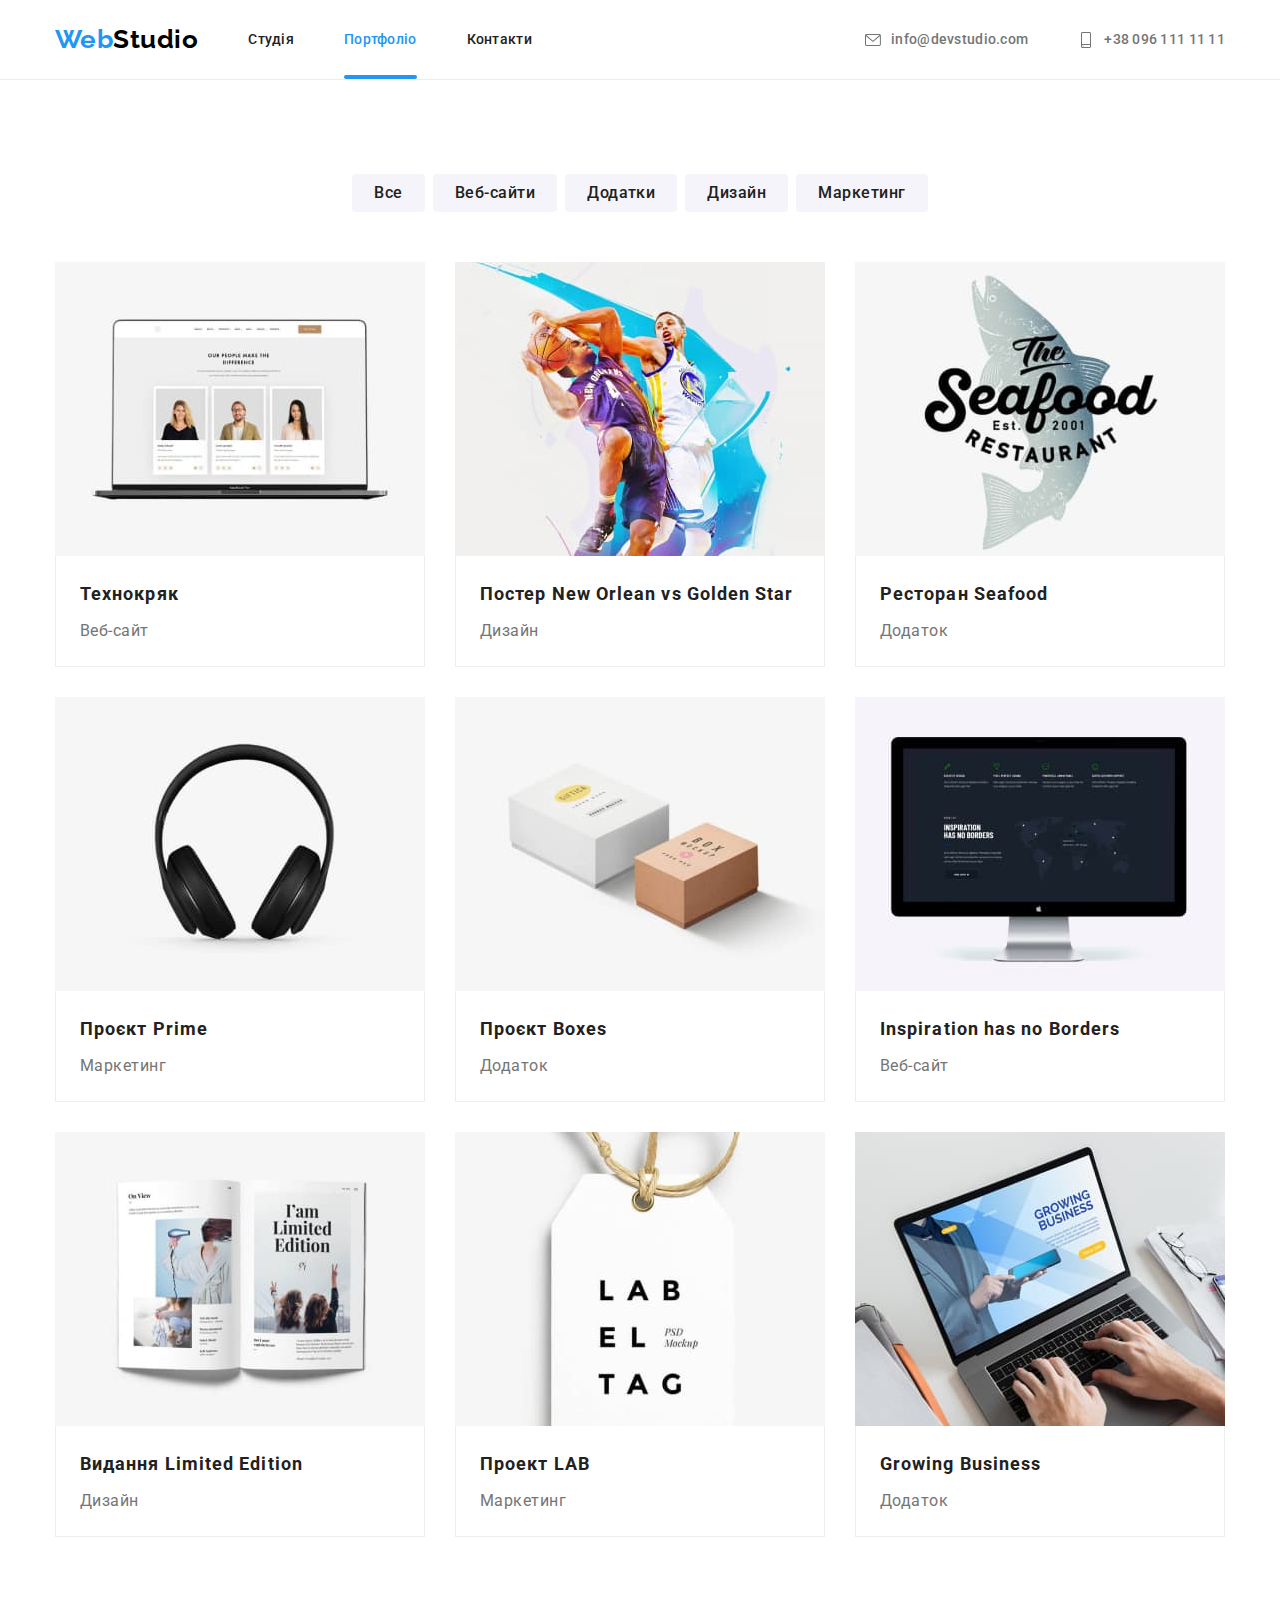
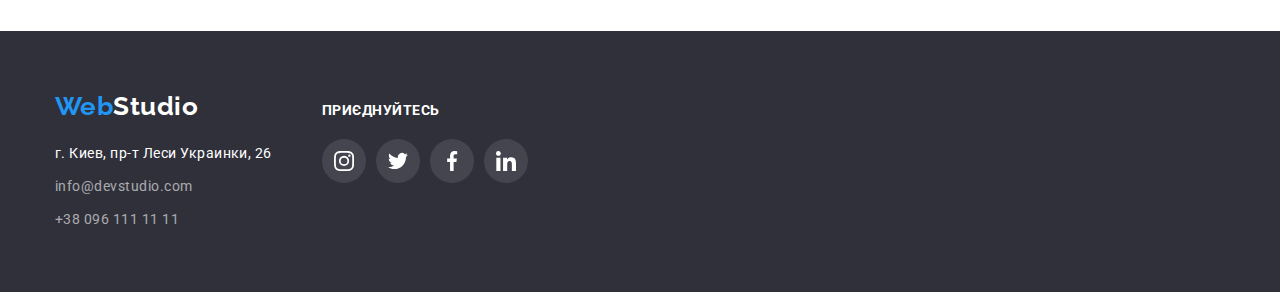
==== commit 5db82064: "фикс футера в портволио" ====
--- a/portfolio.html
+++ b/portfolio.html
@@ -68,7 +68,8 @@
         <div class="container">
           <h1 class="visibility-hidden">Фiльтри</h1>
           <ul class="main-port__list list">
-            <li><button type="button" class="main-port__list__item button-blue">Все</button></li>
+            <li>
+              <button type="button" class="main-port__list__item button-blue">Все</button></li>
             <li>
               <button type="button" class="main-port__list__item button-blue">Веб-сайти</button>
             </li>
@@ -247,7 +248,7 @@
                   href="https://goo.gl/maps/CPtrU1FHBa2aNyZL9"
                   target="_blank"
                   rel="noopener noreferrer"
-                  class="link"
+                  class="footer__address-1 link"
                   >г. Киев, пр-т Леси Украинки, 26</a
                 >
               </li>
--- a/css/styles.css
+++ b/css/styles.css
@@ -63,6 +63,11 @@
   color: var(--button-hover-color);
 }
 
+/* .button-blue {
+
+  transition: background-color 250ms cubic-bezier(0.4, 0, 0.2, 1);
+} */
+
 .button-blue:hover,
 .button-blue:focus {
   border-radius: 4px;
@@ -94,10 +99,6 @@
 
 .link.current {
   color: var(--main-color);
-}
-
-.header__link {
-  position: relative;
 }
 
 .link.current::after {
@@ -199,13 +200,18 @@
 }
 
 .header__link {
+  position: relative;
+
   padding-top: 10px;
   padding-bottom: 10px;
+
   font-weight: 500;
   font-size: 14px;
   line-height: 1.14;
   letter-spacing: 0.02em;
   color: var(--headers-color);
+
+  transition: color 250ms cubic-bezier(0.4, 0, 0.2, 1);
 }
 
 .header__link:focus {
@@ -218,6 +224,8 @@
   line-height: 1.14;
   letter-spacing: 0.02em;
   color: var(--text-color);
+
+  transition: color 250ms cubic-bezier(0.4, 0, 0.2, 1);
 }
 
 /* -------------------------------------------------------------------  MAIN  -------------------------------------------------------------------*/
@@ -265,6 +273,8 @@
   border: var(--main-color);
   color: var(--color-blu-fon);
   background-color: var(--main-color);
+
+  transition: color 250ms cubic-bezier(0.4, 0, 0.2, 1), background-color 250ms cubic-bezier(0.4, 0, 0.2, 1);
 }
 
 /* Modal */
@@ -486,6 +496,8 @@
   align-items: center;
   border-radius: 50%;
   fill: #afb1b8;
+
+  transition: background-color 250ms cubic-bezier(0.4, 0, 0.2, 1), fill 250ms cubic-bezier(0.4, 0, 0.2, 1);
 }
 
 .main__team__soclist__icon:hover,
@@ -532,6 +544,8 @@
   border: 1px solid #afb1b8;
   border-radius: 4px;
   fill: #afb1b8;
+
+  transition: fill 250ms cubic-bezier(0.4, 0, 0.2, 1), border 250ms cubic-bezier(0.4, 0, 0.2, 1);
 }
 
 .main__clients__icon:hover,
@@ -565,7 +579,6 @@
 }
 
 .main-port__container {
-  background-color: red;
   padding-top: 20px;
   padding-bottom: 20px;
   padding-left: 24px;
@@ -592,7 +605,6 @@
 .main-port__thumb {
   position: relative;
 
-  display: inline-block;
   width: 370px;
 
   overflow: hidden;
@@ -601,7 +613,7 @@
 .main-port__overlay {
   position: absolute;
   left: 0;
-  top: 0;
+  top: 1px;
 
   width: 100%;
   height: 100%;
@@ -634,6 +646,8 @@
   line-height: 1.62;
   letter-spacing: 0.03em;
   color: var(--headers-color);
+
+  transition: color 250ms cubic-bezier(0.4, 0, 0.2, 1), background-color 250ms cubic-bezier(0.4, 0, 0.2, 1);
 }
 
 .main-port__list__head {
@@ -689,12 +703,19 @@
   font-size: 14px;
   line-height: 1.71;
   color: rgba(255, 255, 255, 0.6);
+
+  transition: color 250ms cubic-bezier(0.4, 0, 0.2, 1);
+}
+
+.footer__address-1 {
+  transition: color 250ms cubic-bezier(0.4, 0, 0.2, 1);
 }
 
 .footer__list__item {
   font-family: var(--primary-font);
   font-size: 14px;
   line-height: 1.71;
+
 }
 
 .footer__list li {
@@ -731,13 +752,16 @@
 
 .footer__icon {
   display: flex;
+  border-radius: 50%;
+  justify-content: center;
+  align-items: center;
+
   width: 44px;
   height: 44px;
-  border-radius: 50%;
-  justify-content: center;
-  align-items: center;
 
   background-color: rgba(255, 255, 255, 0.1);
+
+  transition: background-color 250ms cubic-bezier(0.4, 0, 0.2, 1);
 }
 
 .footer__icon:hover,
